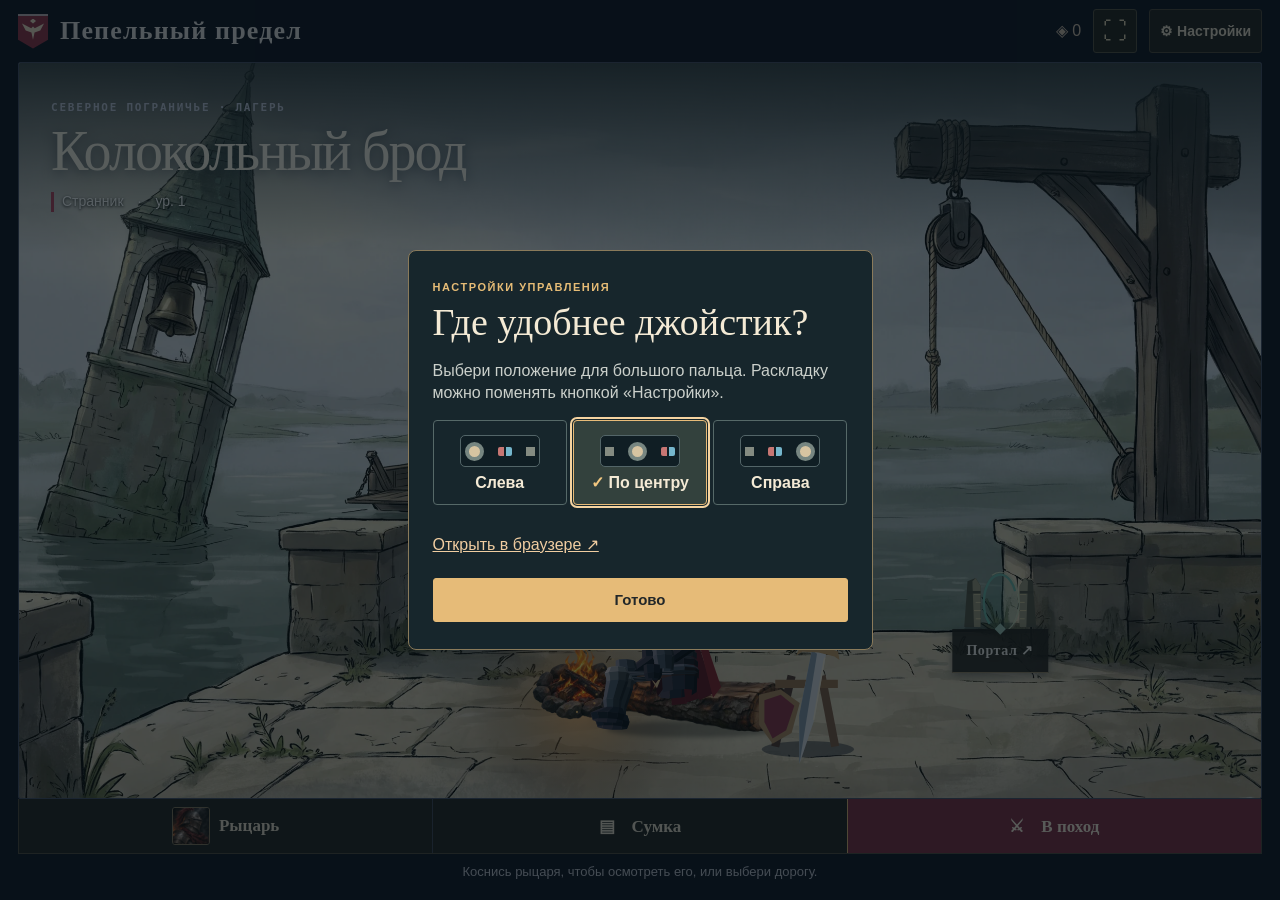
==== index.html @ c1626dd2 "Build the Bell Ford ferry landing with dedicated widescreen and portrait scenery" ====
<!doctype html><html lang="ru"><head><meta charset="utf-8"><meta name="viewport" content="width=device-width,initial-scale=1,viewport-fit=cover"><meta name="theme-color" content="#101c22"><title>Пепельный предел · Переправа</title><link rel="icon" type="image/webp" href="knight-portrait.webp"><link rel="stylesheet" href="arena.css">
<script>if(location.hash.includes("tgWebApp")){const s=document.createElement("script");s.src="https://telegram.org/js/telegram-web-app.js?65";s.onload=()=>{Telegram.WebApp.ready();Telegram.WebApp.expand();if(Telegram.WebApp.isVersionAtLeast("7.7"))Telegram.WebApp.disableVerticalSwipes();window.dispatchEvent(new Event("telegram-ready"))};document.head.append(s)}</script></head>
<body><main><header><div class="sigil">♜</div><strong>Пепельный предел</strong><span id="gold"></span><button id="wide" title="На весь экран" aria-label="На весь экран">⛶</button><button id="settings" aria-haspopup="dialog" aria-controls="layoutDialog">⚙ Настройки</button></header><section id="field"><canvas aria-label="Игровая сцена" id="view"></canvas><div class="hud"><small id="area"></small><h1 id="title"></h1><span id="vitals"></span></div><div id="objective" hidden><img id="goalIcon" alt=""><div><strong id="goalName"></strong><span id="goalCount"></span><progress id="goalBar" aria-label="Выполнение задания"></progress></div></div><button id="portrait" aria-label="Осмотреть рыцаря"></button><button id="keep">Замок</button><button id="returnCamp" hidden>К костру</button><canvas id="locationCard" role="status" aria-label="Название локации" hidden></canvas><button id="portal">Портал ↗</button><button id="pause" hidden aria-label="Приостановить бой">Ⅱ</button><div id="belt" hidden><button id="battleBag" aria-label="Открыть походную сумку">▤<span>Сумка</span></button><div id="flasks"><button id="healFlask" aria-label="Выпить фласку здоровья"><i></i><span></span></button><button id="manaFlask" aria-label="Выпить фласку маны"><i></i><span></span></button></div></div><button id="dash" aria-label="Рывок (пробел)" hidden>➤ Рывок</button><div id="stick" hidden aria-label="Джойстик движения"><i></i></div><div id="flash" role="status"></div></section><footer><button id="character"><img class="knight-icon" src="knight-portrait.webp" alt="">Рыцарь</button><button id="inventory">▤　Сумка</button><button id="venture">⚔　В поход</button></footer><p id="hint"></p><p id="saveError" role="status"></p></main><dialog id="sheet"><button id="close" aria-label="Закрыть">×</button><div id="inside"></div></dialog><dialog id="layoutDialog" aria-labelledby="layoutTitle"><form method="dialog"><small>Настройки управления</small><h2 id="layoutTitle">Где удобнее джойстик?</h2><p>Выбери положение для большого пальца. Раскладку можно поменять кнопкой «Настройки».</p><fieldset><legend>Положение джойстика</legend><label class="layoutChoice"><input type="radio" name="layout" value="left"><span class="scheme left" aria-hidden="true"><i></i><b></b><em></em></span><strong>Слева</strong></label><label class="layoutChoice"><input type="radio" name="layout" value="center"><span class="scheme center" aria-hidden="true"><i></i><b></b><em></em></span><strong>По центру</strong></label><label class="layoutChoice"><input type="radio" name="layout" value="right"><span class="scheme right" aria-hidden="true"><i></i><b></b><em></em></span><strong>Справа</strong></label></fieldset><a id="externalGame" target="_blank" rel="noopener noreferrer">Открыть в браузере ↗</a><button class="primary" type="submit">Готово</button></form></dialog><script src="display.js"></script><script src="art.js"></script><script src="knight.js"></script><script src="refuge.js"></script><script src="missions.js"></script><script src="equipment.js"></script><script src="ward.js"></script><script src="sigils.js"></script><script src="arena.js"></script></body></html>
---- arena.css ----
*{box-sizing:border-box}html{color-scheme:dark;background:#0b1319;color:#f4ebd8;font:16px/1.4 "Segoe UI",sans-serif}body{margin:0;background:radial-gradient(ellipse at top,#273941,transparent 68%);min-height:100dvh}main{max-width:1000px;margin:auto;padding:0 18px}header,footer{display:flex;align-items:center;gap:12px}header{height:62px}header strong{font:600 clamp(19px,3vw,26px) Georgia,serif}header span{margin-left:auto;color:#efcd84}.sigil{background:#bd995f;color:#1d2326;padding:2px 9px 6px;clip-path:polygon(0 0,100% 0,100% 75%,50% 100%,0 75%)}#field{position:relative;height:clamp(310px,70dvh,670px);overflow:hidden;border:1px solid #526168;border-radius:5px;isolation:isolate}canvas{display:block;width:100%;height:100%;touch-action:none}.hud{position:absolute;top:0;left:0;right:0;padding:15px 20px 28px;pointer-events:none;background:linear-gradient(#08151cdd,transparent)}small{font-weight:700;letter-spacing:.14em;color:#e6bc76;font-size:11px;text-transform:uppercase}h1,h2{font:normal clamp(24px,4vw,38px) Georgia,serif;margin:2px 0 6px}#vitals{font-size:14px;color:white;text-shadow:0 1px 3px black}button{min-height:44px;font:600 15px "Segoe UI",sans-serif;border:1px solid #59636a;border-radius:3px;color:#f7ead2;background:#253238;cursor:pointer;padding:8px 16px}button:focus-visible{outline:3px solid #fff}button:hover:enabled{border-color:#f0c47f}button:disabled{opacity:.65;cursor:default}#portal,#venture,.primary{background:#e6bb78;color:#222729;border-color:#e6bb78}#portal{position:absolute;right:4%;top:50%;box-shadow:0 3px 10px #18242c}#portrait{position:absolute;background:transparent;border:0;left:42%;top:47%;width:16%;height:32%}#pause{position:absolute;right:12px;top:12px}footer{padding:12px 0;justify-content:center}footer button{flex:1;max-width:240px}#hint,#saveError{margin:0;text-align:center;color:#c4cbc9;font-size:14px;padding-bottom:8px}#flash{position:absolute;bottom:12%;width:100%;text-align:center;pointer-events:none;color:#fff2cf;text-shadow:0 2px 4px #121c22;font:bold 19px Georgia}#stick{position:absolute;bottom:18px;left:20px;width:98px;height:98px;border-radius:50%;border:2px solid #e6e9e388;background:#15282c8a;touch-action:none;display:grid;place-items:center}#stick i{width:38px;height:38px;border-radius:50%;background:#e8d7b6a8;border:1px solid white}dialog{width:min(440px,calc(100% - 24px));border:1px solid #8a7a5a;border-radius:8px;padding:24px;background:#17262c;color:#f4ead5;max-height:86dvh;overflow:auto}dialog::backdrop{background:#051016aa}#close{float:right;min-width:44px;margin:-7px -7px 5px 8px}.row{display:flex;gap:8px;align-items:center;justify-content:space-between;border-top:1px solid #465456;padding:10px 0}.row strong{display:block}.row span,p{color:#cbd0cb}dialog button{margin:3px 0}dialog input{display:block;width:100%;padding:10px;font:inherit;margin:8px 0;background:#101e22;color:#fff;border:1px solid #697579}.route{width:100%;text-align:left;margin:6px 0}.route span{display:block;font-weight:400;color:#d2d6ce}.chosen{border-color:#ebc27d}button[hidden],div[hidden]{display:none!important}@media(max-width:600px){main{padding:0 8px}header{height:48px}#field{height:clamp(300px,calc(100dvh - 143px),690px)}footer{gap:5px}footer button{padding:8px 2px}#portal{top:45%;right:2%;font-size:13px;padding:6px 8px}.hud{padding:12px}dialog{margin:auto auto max(8px,env(safe-area-inset-bottom));border-radius:14px 14px 4px 4px}}@media(max-height:480px){header{height:34px}#field{height:64dvh;min-height:180px}footer{padding:3px}#stick{width:76px;height:76px}}
.contract{display:grid;grid-template-columns:76px 1fr;align-items:center;text-align:left;gap:13px;padding:9px;background:#233238;border-color:#506168}.contract .mission-icon{width:76px;height:76px;border-radius:3px}.contract b{font:600 20px Georgia,serif;display:block;margin:3px 0}.contract small{font-size:10px;letter-spacing:.075em}.contract span{font-size:13px}.contract em{color:#e6c58b;font-style:normal;display:block;font-size:13px;margin-top:4px}#objective{position:absolute;right:12px;bottom:20px;pointer-events:none;display:flex;align-items:center;gap:8px;padding:6px 9px 6px 5px;background:#102025ee;color:#fff3d9;border:1px solid #788c83;border-radius:5px}#goalIcon{width:44px;height:44px;border-radius:3px}#goalName{display:block;font:600 16px Georgia,serif}#goalCount{font:600 14px monospace}#goalBar{display:block;height:4px;width:100%;max-width:140px;border:0;background:#3d5455;margin-top:4px}#goalBar::-webkit-progress-bar{background:#3d5455}#goalBar::-webkit-progress-value{background:#e3bf7d}.fighting .hud{padding-right:64px}.fighting h1{font-size:clamp(18px,3vw,27px)}.preview-list{display:flex;gap:8px;margin-bottom:10px}.preview-list img{width:42px;height:42px;border:1px solid #516364;border-radius:3px}@media(max-width:380px){#goalName{font-size:14px}#goalIcon{width:33px;height:33px}#objective{right:6px;bottom:16px}.contract{grid-template-columns:59px 1fr;gap:9px}.contract .mission-icon{width:59px;height:65px}.contract b{font-size:18px}}@media(max-height:480px){#objective{bottom:6px}#goalIcon{width:32px;height:32px}}
.preview-list>div{text-align:center}.preview-list span{display:block;font-size:11px;color:#e4e1d4}.completion{color:#a9e4d2;font-size:14px;padding:6px 0;margin:0}
.fighting{--dock:112px;background:#122128}
.fighting #view{height:calc(100% - var(--dock))}
#belt{position:absolute;inset:auto 0 0;height:var(--dock);border-top:1px solid #586763;background:linear-gradient(#203235,#152328)}
#stick{left:50%;bottom:8px;transform:translateX(-50%);width:96px;height:96px;background:#34494b;border:2px solid #9fada0;box-shadow:inset 0 0 0 7px #203338;user-select:none;-webkit-user-select:none}
#stick i{width:42px;height:42px;background:#c3b69b}
#battleBag,#flasks{position:absolute;top:50%;transform:translateY(-50%)}
#battleBag{left:max(10px,calc(50% - 175px));font-size:21px;background:transparent;border:0;line-height:1}
#battleBag span,#flasks span{display:block;font-size:12px;font-weight:650;margin-top:3px}
#flasks{left:calc(50% + 62px);display:flex;gap:5px}
#flasks button{padding:4px;min-width:44px;min-height:52px;border:1px solid #556565;background:#24343b;touch-action:manipulation}
#flasks button:disabled{opacity:.63}
#flasks i{position:relative;display:block;margin:5px auto 1px;width:17px;height:17px;background:linear-gradient(transparent 25%,var(--liquid) 28%);border:1.5px solid #ecdec2;border-radius:45% 45% 42% 42%}
#flasks i:before{content:"";position:absolute;width:6px;height:5px;left:3.5px;top:-6px;background:#bba286;border:1px solid #eee1c6}
#healFlask{--liquid:#e27870}#manaFlask{--liquid:#75bfdd}
.fighting #objective{left:12px;right:auto;top:84px;bottom:auto;gap:6px;padding:3px 7px 3px 3px}.fighting #goalIcon{width:32px;height:32px}.fighting #goalName{font-size:14px}.fighting #goalCount{font-size:12px}
.fighting #flash{bottom:calc(var(--dock) + 9px);font-size:16px}
dialog.live-bag{position:fixed;inset:76px auto auto 50%;transform:translateX(-50%);margin:0;max-height:min(36dvh,290px);z-index:5;box-shadow:0 8px 25px #081719aa}
main:has(.fighting) footer{display:none}
@media(max-width:600px){main:has(.fighting) #hint{display:none}.fighting#field{height:calc(100dvh - 56px - env(safe-area-inset-bottom));min-height:260px}.fighting #objective{top:77px}.fighting .hud{padding-top:8px}.fighting h1{margin-bottom:1px}}
@media(max-width:365px){#flasks{left:calc(50% + 51px);gap:2px}#stick{width:86px;height:86px;bottom:13px}}
@media(max-height:480px){.fighting{--dock:76px}#stick{width:66px;height:66px;bottom:5px}#stick i{width:31px;height:31px}.fighting #objective{top:6px;left:auto;right:70px}.fighting#field{height:calc(100dvh - 48px);min-height:160px}main:has(.fighting) #hint{display:none}dialog.live-bag{top:40px;max-height:48dvh}}
#settings{padding:6px 10px;font-size:14px;white-space:nowrap}
#field{--edge:max(12px,env(safe-area-inset-left));--edge-right:max(12px,env(safe-area-inset-right));--pad-size:96px;--potion-gap:9px}
#field[data-layout=left] #stick{left:var(--edge);transform:none}
#field[data-layout=right] #stick{left:auto;right:var(--edge-right);transform:none}
#field[data-layout=left] #flasks{left:calc(var(--edge) + var(--pad-size) + var(--potion-gap))}
#field[data-layout=right] #flasks{left:auto;right:calc(var(--edge-right) + var(--pad-size) + var(--potion-gap));flex-direction:row-reverse}
#field[data-layout=left] #battleBag{left:auto;right:var(--edge-right)}
#field[data-layout=right] #battleBag{left:var(--edge)}
#layoutDialog fieldset{margin:12px 0 16px;padding:0;border:0;display:grid;gap:7px}
#layoutDialog legend{position:absolute;clip-path:inset(50%);width:1px;height:1px;overflow:hidden}
.layoutChoice{display:flex;gap:12px;align-items:center;padding:9px 12px;border:1px solid #566968;border-radius:4px;cursor:pointer}
.layoutChoice:has(:checked){background:#33413d;border-color:#e8bb78}
.layoutChoice:focus-within{outline:2px solid #f5d3a0;outline-offset:1px}
.layoutChoice input{width:18px;height:18px;margin:0;accent-color:#e8bb78}
.scheme{display:flex;align-items:center;justify-content:space-between;width:88px;height:32px;padding:4px;background:#101e24;border:1px solid #536568;border-radius:5px}
.scheme i{width:19px;height:19px;border:4px solid #778681;background:#d7c4a1;border-radius:50%}
.scheme b{width:14px;height:9px;background:linear-gradient(90deg,#c77673 45%,transparent 45% 55%,#75b6cc 55%);border-radius:2px}
.scheme em{width:9px;height:9px;background:#848b81}.scheme.center em{order:-1}.scheme.right{flex-direction:row-reverse}
#layoutDialog .primary{width:100%}
@media(max-width:480px){header{gap:6px}header strong{font-size:clamp(14px,4vw,18px)}#settings{font-size:13px;padding:5px 7px}header .sigil{padding:2px 5px 4px}header span{white-space:nowrap;font-size:13px}}
@media(max-width:365px){#field{--pad-size:86px}}
@media(max-height:480px){#field{--pad-size:66px}#settings{min-height:34px}}
#layoutDialog{margin:auto;inset:0;width:min(465px,calc(100% - 28px));border-radius:8px}
#layoutDialog fieldset{grid-template-columns:repeat(3,minmax(0,1fr));gap:6px}
#layoutDialog .layoutChoice{display:grid;position:relative;justify-items:center;gap:5px;padding:14px 2px 9px;text-align:center}
.layoutChoice .scheme{width:min(88%,80px)}.layoutChoice input{position:absolute;opacity:0}
.layoutChoice:has(:checked) strong:before{content:"✓ ";color:#f2c780}
#keep,#returnCamp{position:absolute;color:#f8e7c8;background:#23323beb;border:1px solid #b6ab89;padding:6px 13px;font:600 15px Georgia,serif}
#keep{left:50%;top:50%;transform:translate(-50%,-10%)}#returnCamp{left:50%;bottom:13%;transform:translateX(-50%)}
#portal{top:60%;right:auto;left:79%;transform:translateX(-50%);white-space:nowrap;min-height:44px;color:#b9ffed;background:#1a3b3ee8;border-color:#82c6b7}
#portrait{top:61%;left:41%;height:23%;width:23%}
#locationCard{position:absolute;left:50%;top:44%;width:min(85%,460px);height:auto;transform:translate(-50%,-50%);pointer-events:none;image-rendering:pixelated;z-index:2;border-block:1px solid #cab588}
#locationCard[hidden]{display:none}.travelling .hud{opacity:.45}
body.at-refuge{background:#101422;color:#eae8e7}
.at-refuge main{max-width:1100px}
.at-refuge header strong{font-family:Georgia,serif;letter-spacing:.045em}
.at-refuge header .sigil{background:#992d49;color:#fbebd6;border-top:2px solid #c9bac0}
.at-refuge #field{border-color:#485068;border-radius:2px}
.at-refuge header span{color:#d7c4b0}
.at-refuge #settings,.at-refuge footer button{background:#202637;color:#e3e2e6;border-color:#465167}
.at-refuge .hud{padding:clamp(14px,3vw,32px);padding-bottom:40px;background:linear-gradient(180deg,#101425da,#10142549 67%,transparent)}
.at-refuge #area{font-family:monospace;color:#c4cade;letter-spacing:.16em}
.at-refuge #title{color:#fcf6e9;font-size:clamp(28px,4.8vw,56px);letter-spacing:-.035em;text-shadow:0 2px 12px #10192b80}
.at-refuge #vitals{display:inline-block;margin-top:3px;border-left:3px solid #b74661;padding-left:8px}
.at-refuge #keep,.at-refuge #portal{background:#151b2ce6;color:#f4f0ec;border:0;border-bottom:1px solid #a5a3b9;border-radius:0;font:600 14px Georgia,serif;letter-spacing:.04em;padding:5px 14px;box-shadow:0 2px 8px #12162766}
.at-refuge #keep:before,.at-refuge #portal:before{content:"";position:absolute;top:-4px;left:calc(50% - 4px);width:8px;height:8px;background:#c1c5d7;transform:rotate(45deg)}
.at-refuge #portal:before{background:#c0afff}
.at-refuge footer{gap:0;padding:0;background:#181e2b;border:1px solid #41485a;border-top:0}
.at-refuge footer button{max-width:none;min-height:54px;border:0;border-radius:0;font-family:Georgia,serif;font-size:17px}
.at-refuge footer button+button{border-left:1px solid #42485b}
.at-refuge footer #venture{background:#812d43;color:#fff1df}
.at-refuge #hint{font-size:13px;padding:9px 0;color:#c4c6d0}
@media(max-width:480px){.at-refuge #field{height:clamp(290px,calc(100dvh - 155px),760px)}.at-refuge footer button{font-size:15px;min-height:49px}}
.at-refuge header .sigil{position:relative;width:30px;height:35px;flex:none;font-size:0;background:#983448}
.at-refuge header .sigil:before,.at-refuge header .sigil:after{content:"";position:absolute;inset:6px 4px 8px;background:#f6e6cb;clip-path:polygon(0 10%,42% 35%,50% 26%,58% 35%,100% 10%,83% 48%,57% 58%,50% 96%,43% 58%,17% 48%)}
.at-refuge header .sigil:after{inset:3px 12px auto;height:5px;clip-path:polygon(50% 0,100% 50%,50% 100%,0 50%)}
.equipment-sheet h3{font:600 17px Georgia,serif;margin:10px 0}.paperdoll{display:grid;grid-template-columns:minmax(60px,1fr) minmax(80px,1.7fr) minmax(60px,1fr);grid-template-rows:repeat(4,54px);gap:4px;align-items:stretch;background:radial-gradient(ellipse,#343d54,#161e2d 70%);padding:8px;border:1px solid #4c5364}
#paperKnight{grid-column:2;grid-row:1/5;width:100%;height:100%;object-fit:contain}.socket{padding:2px!important;min-height:44px;display:grid;grid-template-columns:1fr;justify-items:center;align-content:center;margin:0;background:#1c2433}.socket:nth-of-type(odd){grid-column:1}.socket:nth-of-type(even){grid-column:3}.socket img{height:30px}.socket span{font-size:11px}.socket.empty img{opacity:.42}.socket[aria-pressed=true]{border-color:#edc486;background:#333644}.gear-item{display:flex;gap:8px;align-items:center;border-top:1px solid #454c59;padding:7px 0;font-size:13px}.gear-item img{width:39px}.gear-item div{flex:1}.gear-item strong,.gear-item span{display:block}.gear-item span{color:#bec8d3}.equipment-sheet.live-bag{max-height:48dvh}

#dash{position:absolute;z-index:3;bottom:calc(var(--dock,112px) + 6px);right:12px;background:#253947;color:#f0cd98;touch-action:manipulation}
#field[data-layout=right] #dash{right:auto;left:12px}
#dash:disabled{opacity:.55}

@media(min-width:720px) and (min-height:481px){.fighting #objective{left:auto;right:76px;top:12px}}
#wide{min-width:44px;padding:3px;font:24px Georgia;color:#e7d8b9;background:#25251f;border-color:#575346}
#character{display:flex;align-items:center;justify-content:center;gap:9px}
.knight-icon{width:38px;height:38px;object-fit:cover;border:1px solid #87785d;border-radius:3px}
.hero-icon{width:82px;height:82px;object-fit:cover;float:left;margin:0 14px 9px 0;border:1px solid #8e7a57}
#externalGame{display:inline-flex;align-items:center;min-height:44px;color:#f0cda1;margin:2px 0 8px}
.at-refuge{background:#171613}.at-refuge .hud{background:linear-gradient(180deg,#141411c7,transparent)}
.at-refuge footer,.at-refuge footer button,.at-refuge #settings{background:#252421;color:#ede3cf;border-color:#504b40}
.at-refuge #keep,.at-refuge #portal{background:#25221de8;border-color:#978567}
.wide-mode main,.wide-mode.at-refuge main{max-width:none;padding:0}
body.wide-mode{padding:var(--tg-content-safe-area-inset-top,env(safe-area-inset-top)) var(--tg-content-safe-area-inset-right,0px) var(--tg-content-safe-area-inset-bottom,0px) var(--tg-content-safe-area-inset-left,0px)}
.wide-mode main{display:flex;flex-direction:column;height:calc(100dvh - var(--tg-content-safe-area-inset-top,0px) - var(--tg-content-safe-area-inset-bottom,0px))}
body.wide-mode #field{flex:1;min-height:0;max-height:none;height:auto}
.wide-mode header,.wide-mode footer{flex-shrink:0}.wide-mode #hint{margin:0}
@media(min-width:1000px){.at-refuge main{max-width:1440px}.at-refuge #field{height:clamp(400px,calc(100dvh - 163px),900px)}}
@media(max-width:460px){header{gap:5px}header strong{font-size:clamp(14px,4vw,18px)}#settings{padding:4px 7px}}

.at-refuge #portal{top:77%}.at-refuge #portal:before{background:#a1c6b8}.at-refuge .hud{background:linear-gradient(180deg,#242f32db,transparent)}

.at-refuge #portrait{top:69%;height:24%}
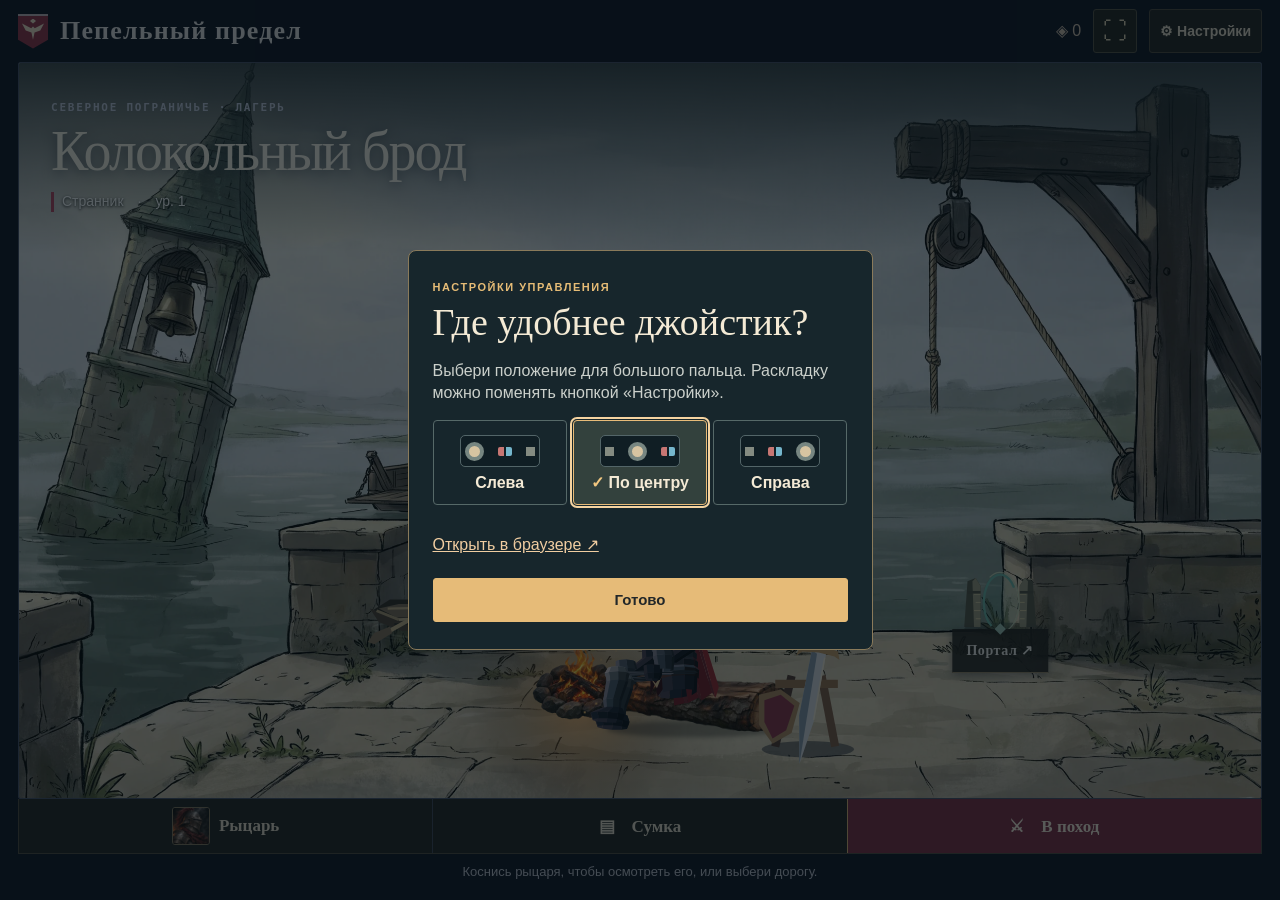
==== commit 23f554d3: "Animate rowing across the ford and settling at a persistent gatehouse camp" ====
--- a/index.html
+++ b/index.html
@@ -1,3 +1,3 @@
 <!doctype html><html lang="ru"><head><meta charset="utf-8"><meta name="viewport" content="width=device-width,initial-scale=1,viewport-fit=cover"><meta name="theme-color" content="#101c22"><title>Пепельный предел · Переправа</title><link rel="icon" type="image/webp" href="knight-portrait.webp"><link rel="stylesheet" href="arena.css">
 <script>if(location.hash.includes("tgWebApp")){const s=document.createElement("script");s.src="https://telegram.org/js/telegram-web-app.js?65";s.onload=()=>{Telegram.WebApp.ready();Telegram.WebApp.expand();if(Telegram.WebApp.isVersionAtLeast("7.7"))Telegram.WebApp.disableVerticalSwipes();window.dispatchEvent(new Event("telegram-ready"))};document.head.append(s)}</script></head>
-<body><main><header><div class="sigil">♜</div><strong>Пепельный предел</strong><span id="gold"></span><button id="wide" title="На весь экран" aria-label="На весь экран">⛶</button><button id="settings" aria-haspopup="dialog" aria-controls="layoutDialog">⚙ Настройки</button></header><section id="field"><canvas aria-label="Игровая сцена" id="view"></canvas><div class="hud"><small id="area"></small><h1 id="title"></h1><span id="vitals"></span></div><div id="objective" hidden><img id="goalIcon" alt=""><div><strong id="goalName"></strong><span id="goalCount"></span><progress id="goalBar" aria-label="Выполнение задания"></progress></div></div><button id="portrait" aria-label="Осмотреть рыцаря"></button><button id="keep">Замок</button><button id="returnCamp" hidden>К костру</button><canvas id="locationCard" role="status" aria-label="Название локации" hidden></canvas><button id="portal">Портал ↗</button><button id="pause" hidden aria-label="Приостановить бой">Ⅱ</button><div id="belt" hidden><button id="battleBag" aria-label="Открыть походную сумку">▤<span>Сумка</span></button><div id="flasks"><button id="healFlask" aria-label="Выпить фласку здоровья"><i></i><span></span></button><button id="manaFlask" aria-label="Выпить фласку маны"><i></i><span></span></button></div></div><button id="dash" aria-label="Рывок (пробел)" hidden>➤ Рывок</button><div id="stick" hidden aria-label="Джойстик движения"><i></i></div><div id="flash" role="status"></div></section><footer><button id="character"><img class="knight-icon" src="knight-portrait.webp" alt="">Рыцарь</button><button id="inventory">▤　Сумка</button><button id="venture">⚔　В поход</button></footer><p id="hint"></p><p id="saveError" role="status"></p></main><dialog id="sheet"><button id="close" aria-label="Закрыть">×</button><div id="inside"></div></dialog><dialog id="layoutDialog" aria-labelledby="layoutTitle"><form method="dialog"><small>Настройки управления</small><h2 id="layoutTitle">Где удобнее джойстик?</h2><p>Выбери положение для большого пальца. Раскладку можно поменять кнопкой «Настройки».</p><fieldset><legend>Положение джойстика</legend><label class="layoutChoice"><input type="radio" name="layout" value="left"><span class="scheme left" aria-hidden="true"><i></i><b></b><em></em></span><strong>Слева</strong></label><label class="layoutChoice"><input type="radio" name="layout" value="center"><span class="scheme center" aria-hidden="true"><i></i><b></b><em></em></span><strong>По центру</strong></label><label class="layoutChoice"><input type="radio" name="layout" value="right"><span class="scheme right" aria-hidden="true"><i></i><b></b><em></em></span><strong>Справа</strong></label></fieldset><a id="externalGame" target="_blank" rel="noopener noreferrer">Открыть в браузере ↗</a><button class="primary" type="submit">Готово</button></form></dialog><script src="display.js"></script><script src="art.js"></script><script src="knight.js"></script><script src="refuge.js"></script><script src="missions.js"></script><script src="equipment.js"></script><script src="ward.js"></script><script src="sigils.js"></script><script src="arena.js"></script></body></html>
+<body><main><header><div class="sigil">♜</div><strong>Пепельный предел</strong><span id="gold"></span><button id="wide" title="На весь экран" aria-label="На весь экран">⛶</button><button id="settings" aria-haspopup="dialog" aria-controls="layoutDialog">⚙ Настройки</button></header><section id="field"><canvas aria-label="Игровая сцена" id="view"></canvas><div class="hud"><small id="area"></small><h1 id="title"></h1><span id="vitals"></span></div><div id="objective" hidden><img id="goalIcon" alt=""><div><strong id="goalName"></strong><span id="goalCount"></span><progress id="goalBar" aria-label="Выполнение задания"></progress></div></div><button id="portrait" aria-label="Осмотреть рыцаря"></button><button id="keep">Замок</button><button id="returnCamp" hidden>К лодке</button><canvas id="locationCard" role="status" aria-label="Название локации" hidden></canvas><button id="portal">Портал ↗</button><button id="pause" hidden aria-label="Приостановить бой">Ⅱ</button><div id="belt" hidden><button id="battleBag" aria-label="Открыть походную сумку">▤<span>Сумка</span></button><div id="flasks"><button id="healFlask" aria-label="Выпить фласку здоровья"><i></i><span></span></button><button id="manaFlask" aria-label="Выпить фласку маны"><i></i><span></span></button></div></div><button id="dash" aria-label="Рывок (пробел)" hidden>➤ Рывок</button><div id="stick" hidden aria-label="Джойстик движения"><i></i></div><div id="flash" role="status"></div></section><footer><button id="character"><img class="knight-icon" src="knight-portrait.webp" alt="">Рыцарь</button><button id="inventory">▤　Сумка</button><button id="venture">⚔　В поход</button></footer><p id="hint"></p><p id="saveError" role="status"></p></main><dialog id="sheet"><button id="close" aria-label="Закрыть">×</button><div id="inside"></div></dialog><dialog id="layoutDialog" aria-labelledby="layoutTitle"><form method="dialog"><small>Настройки управления</small><h2 id="layoutTitle">Где удобнее джойстик?</h2><p>Выбери положение для большого пальца. Раскладку можно поменять кнопкой «Настройки».</p><fieldset><legend>Положение джойстика</legend><label class="layoutChoice"><input type="radio" name="layout" value="left"><span class="scheme left" aria-hidden="true"><i></i><b></b><em></em></span><strong>Слева</strong></label><label class="layoutChoice"><input type="radio" name="layout" value="center"><span class="scheme center" aria-hidden="true"><i></i><b></b><em></em></span><strong>По центру</strong></label><label class="layoutChoice"><input type="radio" name="layout" value="right"><span class="scheme right" aria-hidden="true"><i></i><b></b><em></em></span><strong>Справа</strong></label></fieldset><a id="externalGame" target="_blank" rel="noopener noreferrer">Открыть в браузере ↗</a><button class="primary" type="submit">Готово</button></form></dialog><script src="display.js"></script><script src="art.js"></script><script src="knight.js"></script><script src="refuge.js"></script><script src="missions.js"></script><script src="equipment.js"></script><script src="ward.js"></script><script src="sigils.js"></script><script src="journey.js"></script><script src="arena.js"></script></body></html>
--- a/arena.css
+++ b/arena.css
@@ -105,3 +105,7 @@
 .at-refuge #portal{top:77%}.at-refuge #portal:before{background:#a1c6b8}.at-refuge .hud{background:linear-gradient(180deg,#242f32db,transparent)}
 
 .at-refuge #portrait{top:69%;height:24%}
+
+#returnCamp{left:15%;bottom:12%}
+
+#field.courtyard #portal{left:77%;top:65%;right:auto;transform:translateX(-50%)}
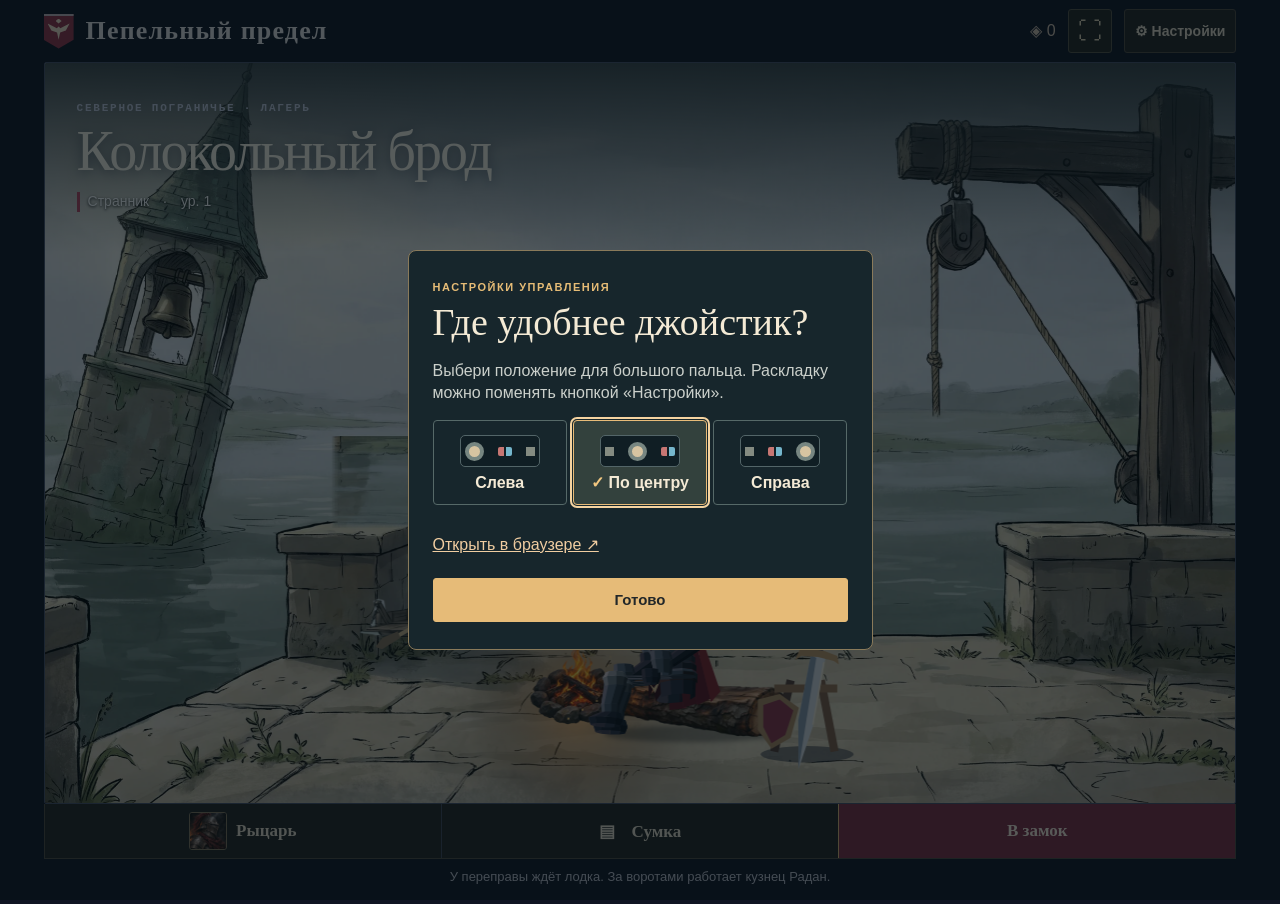
==== commit 8d9eee0b: "Open the inner forge courtyard, story chapters and level-ten rifts" ====
--- a/index.html
+++ b/index.html
@@ -1,3 +1,3 @@
 <!doctype html><html lang="ru"><head><meta charset="utf-8"><meta name="viewport" content="width=device-width,initial-scale=1,viewport-fit=cover"><meta name="theme-color" content="#101c22"><title>Пепельный предел · Переправа</title><link rel="icon" type="image/webp" href="knight-portrait.webp"><link rel="stylesheet" href="arena.css">
 <script>if(location.hash.includes("tgWebApp")){const s=document.createElement("script");s.src="https://telegram.org/js/telegram-web-app.js?65";s.onload=()=>{Telegram.WebApp.ready();Telegram.WebApp.expand();if(Telegram.WebApp.isVersionAtLeast("7.7"))Telegram.WebApp.disableVerticalSwipes();window.dispatchEvent(new Event("telegram-ready"))};document.head.append(s)}</script></head>
-<body><main><header><div class="sigil">♜</div><strong>Пепельный предел</strong><span id="gold"></span><button id="wide" title="На весь экран" aria-label="На весь экран">⛶</button><button id="settings" aria-haspopup="dialog" aria-controls="layoutDialog">⚙ Настройки</button></header><section id="field"><canvas aria-label="Игровая сцена" id="view"></canvas><div class="hud"><small id="area"></small><h1 id="title"></h1><span id="vitals"></span></div><div id="objective" hidden><img id="goalIcon" alt=""><div><strong id="goalName"></strong><span id="goalCount"></span><progress id="goalBar" aria-label="Выполнение задания"></progress></div></div><button id="portrait" aria-label="Осмотреть рыцаря"></button><button id="keep">Замок</button><button id="returnCamp" hidden>К лодке</button><canvas id="locationCard" role="status" aria-label="Название локации" hidden></canvas><button id="portal">Портал ↗</button><button id="pause" hidden aria-label="Приостановить бой">Ⅱ</button><div id="belt" hidden><button id="battleBag" aria-label="Открыть походную сумку">▤<span>Сумка</span></button><div id="flasks"><button id="healFlask" aria-label="Выпить фласку здоровья"><i></i><span></span></button><button id="manaFlask" aria-label="Выпить фласку маны"><i></i><span></span></button></div></div><button id="dash" aria-label="Рывок (пробел)" hidden>➤ Рывок</button><div id="stick" hidden aria-label="Джойстик движения"><i></i></div><div id="flash" role="status"></div></section><footer><button id="character"><img class="knight-icon" src="knight-portrait.webp" alt="">Рыцарь</button><button id="inventory">▤　Сумка</button><button id="venture">⚔　В поход</button></footer><p id="hint"></p><p id="saveError" role="status"></p></main><dialog id="sheet"><button id="close" aria-label="Закрыть">×</button><div id="inside"></div></dialog><dialog id="layoutDialog" aria-labelledby="layoutTitle"><form method="dialog"><small>Настройки управления</small><h2 id="layoutTitle">Где удобнее джойстик?</h2><p>Выбери положение для большого пальца. Раскладку можно поменять кнопкой «Настройки».</p><fieldset><legend>Положение джойстика</legend><label class="layoutChoice"><input type="radio" name="layout" value="left"><span class="scheme left" aria-hidden="true"><i></i><b></b><em></em></span><strong>Слева</strong></label><label class="layoutChoice"><input type="radio" name="layout" value="center"><span class="scheme center" aria-hidden="true"><i></i><b></b><em></em></span><strong>По центру</strong></label><label class="layoutChoice"><input type="radio" name="layout" value="right"><span class="scheme right" aria-hidden="true"><i></i><b></b><em></em></span><strong>Справа</strong></label></fieldset><a id="externalGame" target="_blank" rel="noopener noreferrer">Открыть в браузере ↗</a><button class="primary" type="submit">Готово</button></form></dialog><script src="display.js"></script><script src="art.js"></script><script src="knight.js"></script><script src="refuge.js"></script><script src="missions.js"></script><script src="equipment.js"></script><script src="ward.js"></script><script src="sigils.js"></script><script src="journey.js"></script><script src="arena.js"></script></body></html>
+<body><main><header><div class="sigil">♜</div><strong>Пепельный предел</strong><span id="gold"></span><button id="wide" title="На весь экран" aria-label="На весь экран">⛶</button><button id="settings" aria-haspopup="dialog" aria-controls="layoutDialog">⚙ Настройки</button></header><section id="field"><canvas aria-label="Игровая сцена" id="view"></canvas><div class="hud"><small id="area"></small><h1 id="title"></h1><span id="vitals"></span></div><div id="objective" hidden><img id="goalIcon" alt=""><div><strong id="goalName"></strong><span id="goalCount"></span><progress id="goalBar" aria-label="Выполнение задания"></progress></div></div><button id="portrait" aria-label="Осмотреть рыцаря"></button><button id="keep">Замок</button><button id="smith" hidden>Кузнец</button><button id="stairs" hidden>Казематы</button><button id="returnCamp" hidden>К лодке</button><canvas id="locationCard" role="status" aria-label="Название локации" hidden></canvas><button id="portal">Портал ↗</button><button id="pause" hidden aria-label="Приостановить бой">Ⅱ</button><div id="belt" hidden><button id="battleBag" aria-label="Открыть походную сумку">▤<span>Сумка</span></button><div id="flasks"><button id="healFlask" aria-label="Выпить фласку здоровья"><i></i><span></span></button><button id="manaFlask" aria-label="Выпить фласку маны"><i></i><span></span></button></div></div><button id="dash" aria-label="Рывок (пробел)" hidden>➤ Рывок</button><div id="stick" hidden aria-label="Джойстик движения"><i></i></div><div id="flash" role="status"></div></section><footer><button id="character"><img class="knight-icon" src="knight-portrait.webp" alt="">Рыцарь</button><button id="inventory">▤　Сумка</button><button id="venture">⚔　В поход</button></footer><p id="hint"></p><p id="saveError" role="status"></p></main><dialog id="sheet"><button id="close" aria-label="Закрыть">×</button><div id="inside"></div></dialog><dialog id="layoutDialog" aria-labelledby="layoutTitle"><form method="dialog"><small>Настройки управления</small><h2 id="layoutTitle">Где удобнее джойстик?</h2><p>Выбери положение для большого пальца. Раскладку можно поменять кнопкой «Настройки».</p><fieldset><legend>Положение джойстика</legend><label class="layoutChoice"><input type="radio" name="layout" value="left"><span class="scheme left" aria-hidden="true"><i></i><b></b><em></em></span><strong>Слева</strong></label><label class="layoutChoice"><input type="radio" name="layout" value="center"><span class="scheme center" aria-hidden="true"><i></i><b></b><em></em></span><strong>По центру</strong></label><label class="layoutChoice"><input type="radio" name="layout" value="right"><span class="scheme right" aria-hidden="true"><i></i><b></b><em></em></span><strong>Справа</strong></label></fieldset><a id="externalGame" target="_blank" rel="noopener noreferrer">Открыть в браузере ↗</a><button class="primary" type="submit">Готово</button></form></dialog><script src="display.js"></script><script src="art.js"></script><script src="knight.js"></script><script src="refuge.js"></script><script src="missions.js"></script><script src="equipment.js"></script><script src="ward.js"></script><script src="sigils.js"></script><script src="journey.js"></script><script src="campaign.js"></script><script src="arena.js"></script></body></html>
--- a/arena.css
+++ b/arena.css
@@ -109,3 +109,10 @@
 #returnCamp{left:15%;bottom:12%}
 
 #field.courtyard #portal{left:77%;top:65%;right:auto;transform:translateX(-50%)}
+#smith,#stairs{position:absolute;transform:translate(-50%,0);background:#272a24ec;border:1px solid #aa946c;color:#fff1d2;font:600 15px Georgia;z-index:2;box-shadow:0 3px 10px #19190f44}
+#smith{left:28%;top:78%}#stairs{left:76%;top:73%}
+#field.courtyard #portal{left:86%;top:88%}
+.courtyard #returnCamp{left:51%;bottom:auto;top:62%}
+.forge-blade{display:flex;align-items:center;gap:14px}.forge-blade img{width:68px;height:68px}
+@media(min-width:850px){body:has(#field.courtyard) main,body.at-refuge main{width:96vw;max-width:2100px}body:has(#field.courtyard) #field,body.at-refuge #field{height:min(calc(100dvh - 155px),58vw);min-height:380px}body:has(#field.courtyard) footer button{max-width:none}body:has(#field.courtyard) footer{width:100%}}
+@media(max-width:680px){#smith{left:23%;top:69%}#stairs{top:68%}.courtyard #returnCamp{top:57%}}
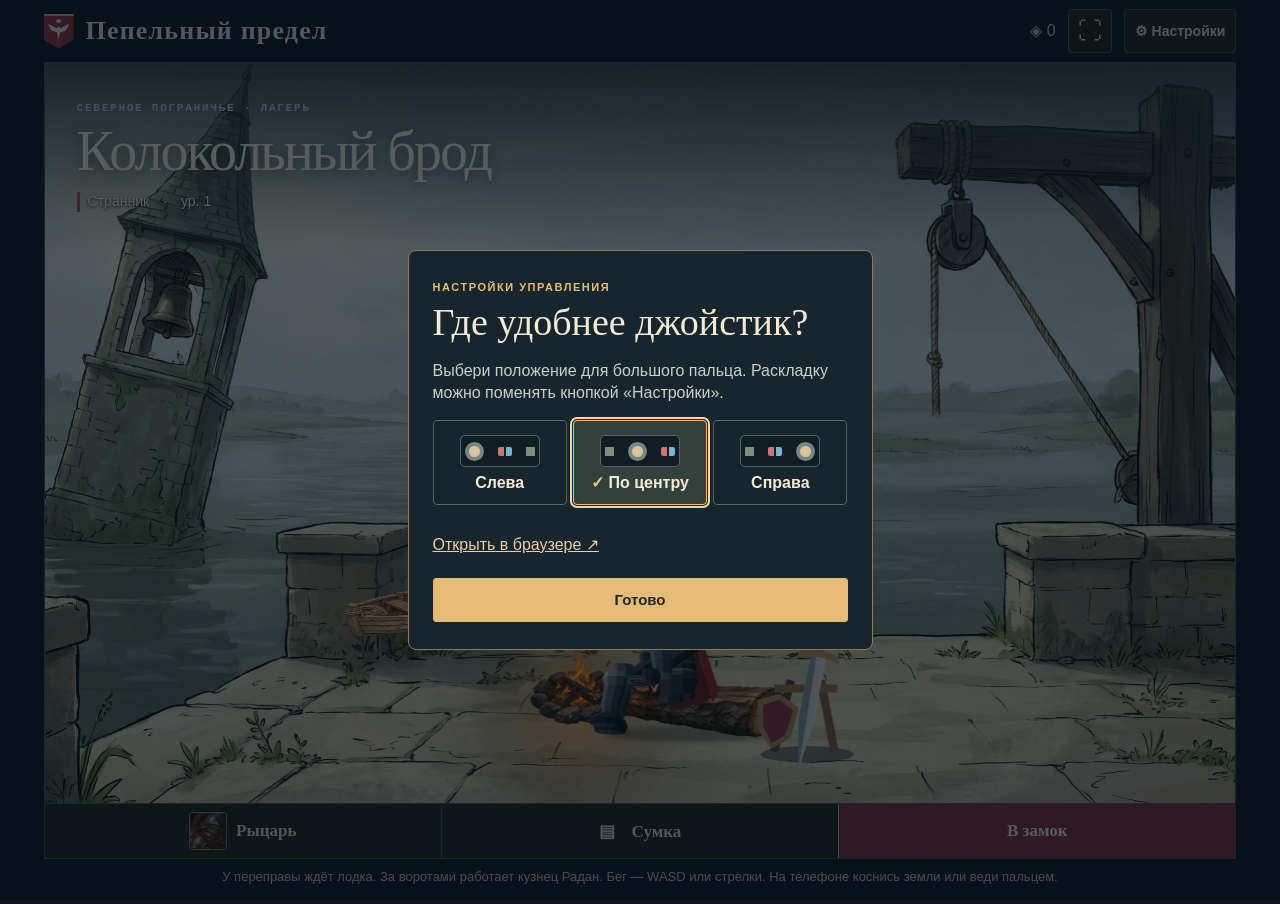
==== commit 9d23303e: "Restore the ford water, animate its ferry and add playable hub movement" ====
--- a/index.html
+++ b/index.html
@@ -1,3 +1,3 @@
 <!doctype html><html lang="ru"><head><meta charset="utf-8"><meta name="viewport" content="width=device-width,initial-scale=1,viewport-fit=cover"><meta name="theme-color" content="#101c22"><title>Пепельный предел · Переправа</title><link rel="icon" type="image/webp" href="knight-portrait.webp"><link rel="stylesheet" href="arena.css">
 <script>if(location.hash.includes("tgWebApp")){const s=document.createElement("script");s.src="https://telegram.org/js/telegram-web-app.js?65";s.onload=()=>{Telegram.WebApp.ready();Telegram.WebApp.expand();if(Telegram.WebApp.isVersionAtLeast("7.7"))Telegram.WebApp.disableVerticalSwipes();window.dispatchEvent(new Event("telegram-ready"))};document.head.append(s)}</script></head>
-<body><main><header><div class="sigil">♜</div><strong>Пепельный предел</strong><span id="gold"></span><button id="wide" title="На весь экран" aria-label="На весь экран">⛶</button><button id="settings" aria-haspopup="dialog" aria-controls="layoutDialog">⚙ Настройки</button></header><section id="field"><canvas aria-label="Игровая сцена" id="view"></canvas><div class="hud"><small id="area"></small><h1 id="title"></h1><span id="vitals"></span></div><div id="objective" hidden><img id="goalIcon" alt=""><div><strong id="goalName"></strong><span id="goalCount"></span><progress id="goalBar" aria-label="Выполнение задания"></progress></div></div><button id="portrait" aria-label="Осмотреть рыцаря"></button><button id="keep">Замок</button><button id="smith" hidden>Кузнец</button><button id="stairs" hidden>Казематы</button><button id="returnCamp" hidden>К лодке</button><canvas id="locationCard" role="status" aria-label="Название локации" hidden></canvas><button id="portal">Портал ↗</button><button id="pause" hidden aria-label="Приостановить бой">Ⅱ</button><div id="belt" hidden><button id="battleBag" aria-label="Открыть походную сумку">▤<span>Сумка</span></button><div id="flasks"><button id="healFlask" aria-label="Выпить фласку здоровья"><i></i><span></span></button><button id="manaFlask" aria-label="Выпить фласку маны"><i></i><span></span></button></div></div><button id="dash" aria-label="Рывок (пробел)" hidden>➤ Рывок</button><div id="stick" hidden aria-label="Джойстик движения"><i></i></div><div id="flash" role="status"></div></section><footer><button id="character"><img class="knight-icon" src="knight-portrait.webp" alt="">Рыцарь</button><button id="inventory">▤　Сумка</button><button id="venture">⚔　В поход</button></footer><p id="hint"></p><p id="saveError" role="status"></p></main><dialog id="sheet"><button id="close" aria-label="Закрыть">×</button><div id="inside"></div></dialog><dialog id="layoutDialog" aria-labelledby="layoutTitle"><form method="dialog"><small>Настройки управления</small><h2 id="layoutTitle">Где удобнее джойстик?</h2><p>Выбери положение для большого пальца. Раскладку можно поменять кнопкой «Настройки».</p><fieldset><legend>Положение джойстика</legend><label class="layoutChoice"><input type="radio" name="layout" value="left"><span class="scheme left" aria-hidden="true"><i></i><b></b><em></em></span><strong>Слева</strong></label><label class="layoutChoice"><input type="radio" name="layout" value="center"><span class="scheme center" aria-hidden="true"><i></i><b></b><em></em></span><strong>По центру</strong></label><label class="layoutChoice"><input type="radio" name="layout" value="right"><span class="scheme right" aria-hidden="true"><i></i><b></b><em></em></span><strong>Справа</strong></label></fieldset><a id="externalGame" target="_blank" rel="noopener noreferrer">Открыть в браузере ↗</a><button class="primary" type="submit">Готово</button></form></dialog><script src="display.js"></script><script src="art.js"></script><script src="knight.js"></script><script src="refuge.js"></script><script src="missions.js"></script><script src="equipment.js"></script><script src="ward.js"></script><script src="sigils.js"></script><script src="journey.js"></script><script src="campaign.js"></script><script src="arena.js"></script></body></html>
+<body><main><header><div class="sigil">♜</div><strong>Пепельный предел</strong><span id="gold"></span><button id="wide" title="На весь экран" aria-label="На весь экран">⛶</button><button id="settings" aria-haspopup="dialog" aria-controls="layoutDialog">⚙ Настройки</button></header><section id="field"><canvas aria-label="Игровая сцена" id="view"></canvas><div class="hud"><small id="area"></small><h1 id="title"></h1><span id="vitals"></span></div><div id="objective" hidden><img id="goalIcon" alt=""><div><strong id="goalName"></strong><span id="goalCount"></span><progress id="goalBar" aria-label="Выполнение задания"></progress></div></div><button id="portrait" aria-label="Осмотреть рыцаря"></button><button id="groundUse" hidden>Действие</button><button id="keep">Замок</button><button id="smith" hidden>Кузнец</button><button id="stairs" hidden>Казематы</button><button id="returnCamp" hidden>К лодке</button><canvas id="locationCard" role="status" aria-label="Название локации" hidden></canvas><button id="portal">Портал ↗</button><button id="pause" hidden aria-label="Приостановить бой">Ⅱ</button><div id="belt" hidden><button id="battleBag" aria-label="Открыть походную сумку">▤<span>Сумка</span></button><div id="flasks"><button id="healFlask" aria-label="Выпить фласку здоровья"><i></i><span></span></button><button id="manaFlask" aria-label="Выпить фласку маны"><i></i><span></span></button></div></div><button id="dash" aria-label="Рывок (пробел)" hidden>➤ Рывок</button><div id="stick" hidden aria-label="Джойстик движения"><i></i></div><div id="flash" role="status"></div></section><footer><button id="character"><img class="knight-icon" src="knight-portrait.webp" alt="">Рыцарь</button><button id="inventory">▤　Сумка</button><button id="venture">⚔　В поход</button></footer><p id="hint"></p><p id="saveError" role="status"></p></main><dialog id="sheet"><button id="close" aria-label="Закрыть">×</button><div id="inside"></div></dialog><dialog id="layoutDialog" aria-labelledby="layoutTitle"><form method="dialog"><small>Настройки управления</small><h2 id="layoutTitle">Где удобнее джойстик?</h2><p>Выбери положение для большого пальца. Раскладку можно поменять кнопкой «Настройки».</p><fieldset><legend>Положение джойстика</legend><label class="layoutChoice"><input type="radio" name="layout" value="left"><span class="scheme left" aria-hidden="true"><i></i><b></b><em></em></span><strong>Слева</strong></label><label class="layoutChoice"><input type="radio" name="layout" value="center"><span class="scheme center" aria-hidden="true"><i></i><b></b><em></em></span><strong>По центру</strong></label><label class="layoutChoice"><input type="radio" name="layout" value="right"><span class="scheme right" aria-hidden="true"><i></i><b></b><em></em></span><strong>Справа</strong></label></fieldset><a id="externalGame" target="_blank" rel="noopener noreferrer">Открыть в браузере ↗</a><button class="primary" type="submit">Готово</button></form></dialog><script src="display.js"></script><script src="art.js"></script><script src="knight.js"></script><script src="refuge.js"></script><script src="missions.js"></script><script src="equipment.js"></script><script src="ward.js"></script><script src="sigils.js"></script><script src="journey.js"></script><script src="campaign.js"></script><script src="explore.js"></script><script src="arena.js"></script></body></html>
--- a/arena.css
+++ b/arena.css
@@ -116,3 +116,6 @@
 .forge-blade{display:flex;align-items:center;gap:14px}.forge-blade img{width:68px;height:68px}
 @media(min-width:850px){body:has(#field.courtyard) main,body.at-refuge main{width:96vw;max-width:2100px}body:has(#field.courtyard) #field,body.at-refuge #field{height:min(calc(100dvh - 155px),58vw);min-height:380px}body:has(#field.courtyard) footer button{max-width:none}body:has(#field.courtyard) footer{width:100%}}
 @media(max-width:680px){#smith{left:23%;top:69%}#stairs{top:68%}.courtyard #returnCamp{top:57%}}
+#groundUse{position:absolute;right:2%;bottom:2%;z-index:4;background:#24352fe8;color:#fff2cf;border-color:#a7aa85}
+
+.exploring #portrait{pointer-events:none}
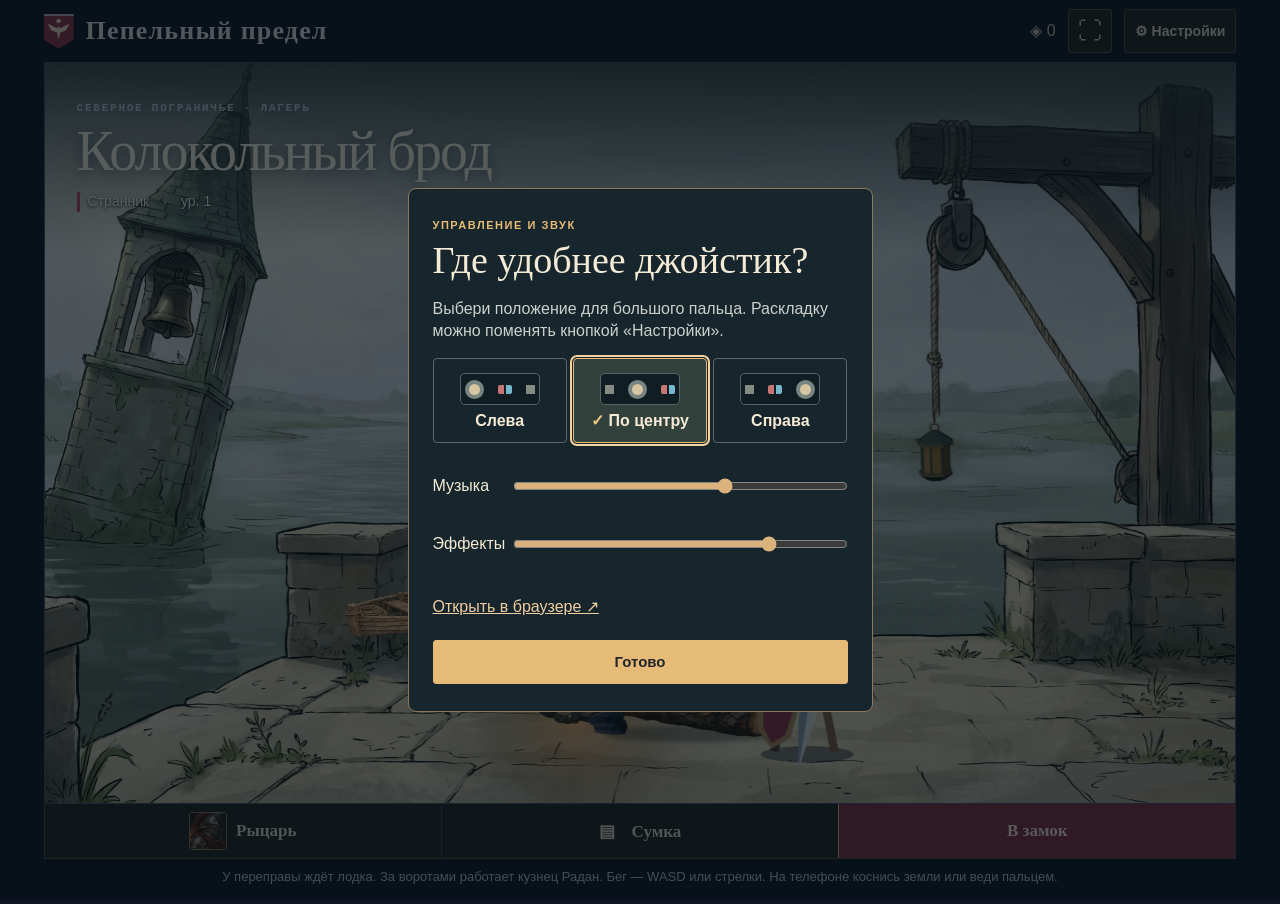
==== commit c0fd0877: "Score the crossing, forge and dungeon with adaptive lightweight audio" ====
--- a/index.html
+++ b/index.html
@@ -1,3 +1,3 @@
 <!doctype html><html lang="ru"><head><meta charset="utf-8"><meta name="viewport" content="width=device-width,initial-scale=1,viewport-fit=cover"><meta name="theme-color" content="#101c22"><title>Пепельный предел · Переправа</title><link rel="icon" type="image/webp" href="knight-portrait.webp"><link rel="stylesheet" href="arena.css">
 <script>if(location.hash.includes("tgWebApp")){const s=document.createElement("script");s.src="https://telegram.org/js/telegram-web-app.js?65";s.onload=()=>{Telegram.WebApp.ready();Telegram.WebApp.expand();if(Telegram.WebApp.isVersionAtLeast("7.7"))Telegram.WebApp.disableVerticalSwipes();window.dispatchEvent(new Event("telegram-ready"))};document.head.append(s)}</script></head>
-<body><main><header><div class="sigil">♜</div><strong>Пепельный предел</strong><span id="gold"></span><button id="wide" title="На весь экран" aria-label="На весь экран">⛶</button><button id="settings" aria-haspopup="dialog" aria-controls="layoutDialog">⚙ Настройки</button></header><section id="field"><canvas aria-label="Игровая сцена" id="view"></canvas><div class="hud"><small id="area"></small><h1 id="title"></h1><span id="vitals"></span></div><div id="objective" hidden><img id="goalIcon" alt=""><div><strong id="goalName"></strong><span id="goalCount"></span><progress id="goalBar" aria-label="Выполнение задания"></progress></div></div><button id="portrait" aria-label="Осмотреть рыцаря"></button><button id="groundUse" hidden>Действие</button><button id="keep">Замок</button><button id="smith" hidden>Кузнец</button><button id="stairs" hidden>Казематы</button><button id="returnCamp" hidden>К лодке</button><canvas id="locationCard" role="status" aria-label="Название локации" hidden></canvas><button id="portal">Портал ↗</button><button id="pause" hidden aria-label="Приостановить бой">Ⅱ</button><div id="belt" hidden><button id="battleBag" aria-label="Открыть походную сумку">▤<span>Сумка</span></button><div id="flasks"><button id="healFlask" aria-label="Выпить фласку здоровья"><i></i><span></span></button><button id="manaFlask" aria-label="Выпить фласку маны"><i></i><span></span></button></div></div><button id="dash" aria-label="Рывок (пробел)" hidden>➤ Рывок</button><div id="stick" hidden aria-label="Джойстик движения"><i></i></div><div id="flash" role="status"></div></section><footer><button id="character"><img class="knight-icon" src="knight-portrait.webp" alt="">Рыцарь</button><button id="inventory">▤　Сумка</button><button id="venture">⚔　В поход</button></footer><p id="hint"></p><p id="saveError" role="status"></p></main><dialog id="sheet"><button id="close" aria-label="Закрыть">×</button><div id="inside"></div></dialog><dialog id="layoutDialog" aria-labelledby="layoutTitle"><form method="dialog"><small>Настройки управления</small><h2 id="layoutTitle">Где удобнее джойстик?</h2><p>Выбери положение для большого пальца. Раскладку можно поменять кнопкой «Настройки».</p><fieldset><legend>Положение джойстика</legend><label class="layoutChoice"><input type="radio" name="layout" value="left"><span class="scheme left" aria-hidden="true"><i></i><b></b><em></em></span><strong>Слева</strong></label><label class="layoutChoice"><input type="radio" name="layout" value="center"><span class="scheme center" aria-hidden="true"><i></i><b></b><em></em></span><strong>По центру</strong></label><label class="layoutChoice"><input type="radio" name="layout" value="right"><span class="scheme right" aria-hidden="true"><i></i><b></b><em></em></span><strong>Справа</strong></label></fieldset><a id="externalGame" target="_blank" rel="noopener noreferrer">Открыть в браузере ↗</a><button class="primary" type="submit">Готово</button></form></dialog><script src="display.js"></script><script src="art.js"></script><script src="knight.js"></script><script src="refuge.js"></script><script src="missions.js"></script><script src="equipment.js"></script><script src="ward.js"></script><script src="sigils.js"></script><script src="journey.js"></script><script src="campaign.js"></script><script src="explore.js"></script><script src="arena.js"></script></body></html>
+<body><main><header><div class="sigil">♜</div><strong>Пепельный предел</strong><span id="gold"></span><button id="wide" title="На весь экран" aria-label="На весь экран">⛶</button><button id="settings" aria-haspopup="dialog" aria-controls="layoutDialog">⚙ Настройки</button></header><section id="field"><canvas aria-label="Игровая сцена" id="view"></canvas><div class="hud"><small id="area"></small><h1 id="title"></h1><span id="vitals"></span></div><div id="objective" hidden><img id="goalIcon" alt=""><div><strong id="goalName"></strong><span id="goalCount"></span><progress id="goalBar" aria-label="Выполнение задания"></progress></div></div><button id="portrait" aria-label="Осмотреть рыцаря"></button><button id="groundUse" hidden>Действие</button><button id="keep">Замок</button><button id="smith" hidden>Кузнец</button><button id="stairs" hidden>Казематы</button><button id="returnCamp" hidden>К лодке</button><canvas id="locationCard" role="status" aria-label="Название локации" hidden></canvas><button id="portal">Портал ↗</button><button id="pause" hidden aria-label="Приостановить бой">Ⅱ</button><div id="belt" hidden><button id="battleBag" aria-label="Открыть походную сумку">▤<span>Сумка</span></button><div id="flasks"><button id="healFlask" aria-label="Выпить фласку здоровья"><i></i><span></span></button><button id="manaFlask" aria-label="Выпить фласку маны"><i></i><span></span></button></div></div><button id="dash" aria-label="Рывок (пробел)" hidden>➤ Рывок</button><div id="stick" hidden aria-label="Джойстик движения"><i></i></div><div id="flash" role="status"></div></section><footer><button id="character"><img class="knight-icon" src="knight-portrait.webp" alt="">Рыцарь</button><button id="inventory">▤　Сумка</button><button id="venture">⚔　В поход</button></footer><p id="hint"></p><p id="saveError" role="status"></p></main><dialog id="sheet"><button id="close" aria-label="Закрыть">×</button><div id="inside"></div></dialog><dialog id="layoutDialog" aria-labelledby="layoutTitle"><form method="dialog"><small>Управление и звук</small><h2 id="layoutTitle">Где удобнее джойстик?</h2><p>Выбери положение для большого пальца. Раскладку можно поменять кнопкой «Настройки».</p><fieldset><legend>Положение джойстика</legend><label class="layoutChoice"><input type="radio" name="layout" value="left"><span class="scheme left" aria-hidden="true"><i></i><b></b><em></em></span><strong>Слева</strong></label><label class="layoutChoice"><input type="radio" name="layout" value="center"><span class="scheme center" aria-hidden="true"><i></i><b></b><em></em></span><strong>По центру</strong></label><label class="layoutChoice"><input type="radio" name="layout" value="right"><span class="scheme right" aria-hidden="true"><i></i><b></b><em></em></span><strong>Справа</strong></label></fieldset><div class="audioSettings"><label>Музыка<input id="musicLevel" type="range" min="0" max="100"></label><label>Эффекты<input id="effectsLevel" type="range" min="0" max="100"></label></div><a id="externalGame" target="_blank" rel="noopener noreferrer">Открыть в браузере ↗</a><button class="primary" type="submit">Готово</button></form></dialog><script src="sound.js"></script><script src="display.js"></script><script src="art.js"></script><script src="knight.js"></script><script src="refuge.js"></script><script src="missions.js"></script><script src="equipment.js"></script><script src="ward.js"></script><script src="sigils.js"></script><script src="journey.js"></script><script src="campaign.js"></script><script src="explore.js"></script><script src="arena.js"></script></body></html>
--- a/arena.css
+++ b/arena.css
@@ -119,3 +119,4 @@
 #groundUse{position:absolute;right:2%;bottom:2%;z-index:4;background:#24352fe8;color:#fff2cf;border-color:#a7aa85}
 
 .exploring #portrait{pointer-events:none}
+.audioSettings{display:grid;gap:4px;margin:8px 0 12px}.audioSettings label{display:grid;grid-template-columns:5em 1fr;align-items:center;min-height:36px}.audioSettings input{width:100%;accent-color:#dbb27b}#layoutDialog{max-height:92dvh;overflow:auto}
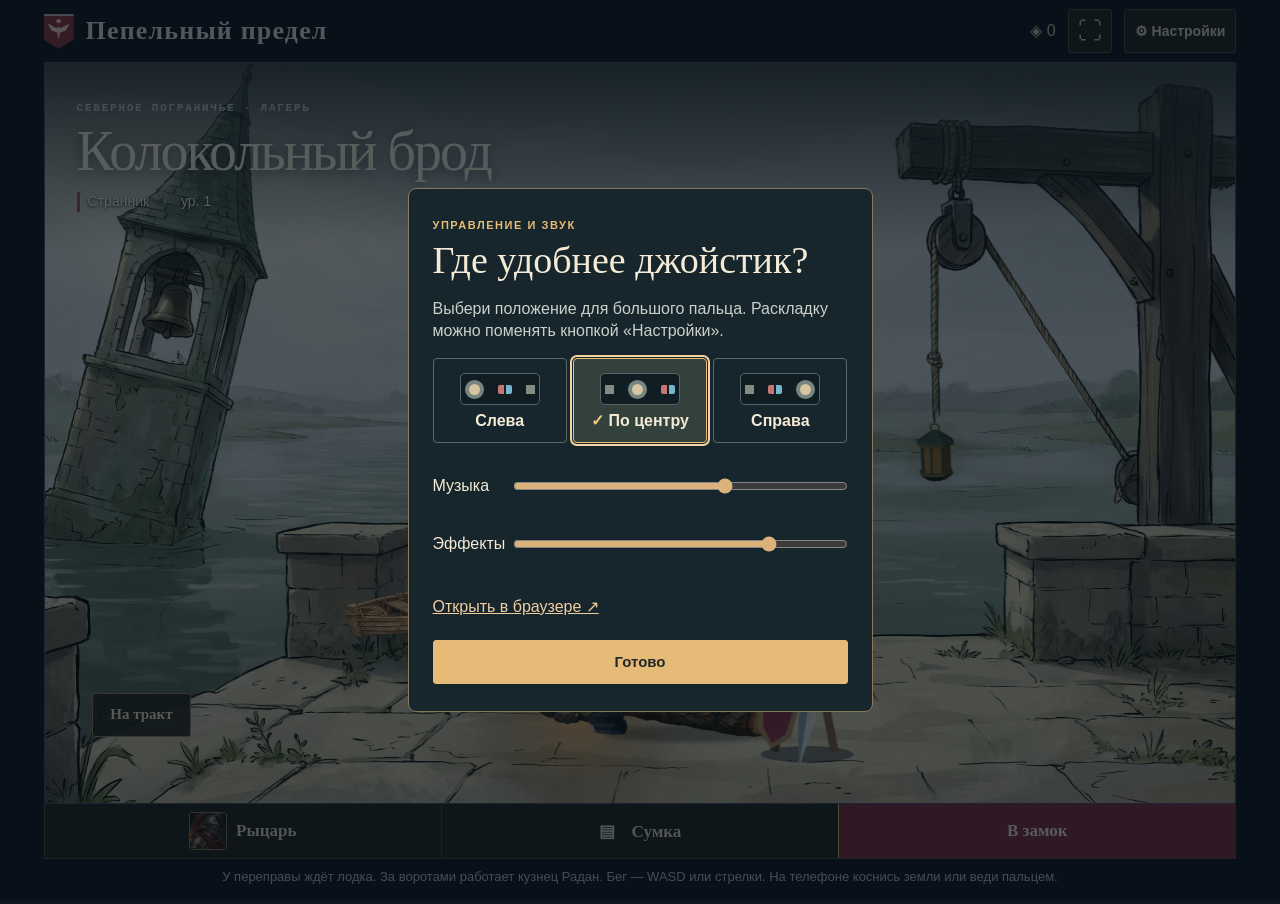
==== commit bde6292f: "Follow the knight through the roadside and combat rooms" ====
--- a/index.html
+++ b/index.html
@@ -1,3 +1,3 @@
 <!doctype html><html lang="ru"><head><meta charset="utf-8"><meta name="viewport" content="width=device-width,initial-scale=1,viewport-fit=cover"><meta name="theme-color" content="#101c22"><title>Пепельный предел · Переправа</title><link rel="icon" type="image/webp" href="knight-portrait.webp"><link rel="stylesheet" href="arena.css">
 <script>if(location.hash.includes("tgWebApp")){const s=document.createElement("script");s.src="https://telegram.org/js/telegram-web-app.js?65";s.onload=()=>{Telegram.WebApp.ready();Telegram.WebApp.expand();if(Telegram.WebApp.isVersionAtLeast("7.7"))Telegram.WebApp.disableVerticalSwipes();window.dispatchEvent(new Event("telegram-ready"))};document.head.append(s)}</script></head>
-<body><main><header><div class="sigil">♜</div><strong>Пепельный предел</strong><span id="gold"></span><button id="wide" title="На весь экран" aria-label="На весь экран">⛶</button><button id="settings" aria-haspopup="dialog" aria-controls="layoutDialog">⚙ Настройки</button></header><section id="field"><canvas aria-label="Игровая сцена" id="view"></canvas><div class="hud"><small id="area"></small><h1 id="title"></h1><span id="vitals"></span></div><div id="objective" hidden><img id="goalIcon" alt=""><div><strong id="goalName"></strong><span id="goalCount"></span><progress id="goalBar" aria-label="Выполнение задания"></progress></div></div><button id="portrait" aria-label="Осмотреть рыцаря"></button><button id="groundUse" hidden>Действие</button><button id="keep">Замок</button><button id="smith" hidden>Кузнец</button><button id="stairs" hidden>Казематы</button><button id="returnCamp" hidden>К лодке</button><canvas id="locationCard" role="status" aria-label="Название локации" hidden></canvas><button id="portal">Портал ↗</button><button id="pause" hidden aria-label="Приостановить бой">Ⅱ</button><div id="belt" hidden><button id="battleBag" aria-label="Открыть походную сумку">▤<span>Сумка</span></button><div id="flasks"><button id="healFlask" aria-label="Выпить фласку здоровья"><i></i><span></span></button><button id="manaFlask" aria-label="Выпить фласку маны"><i></i><span></span></button></div></div><button id="dash" aria-label="Рывок (пробел)" hidden>➤ Рывок</button><div id="stick" hidden aria-label="Джойстик движения"><i></i></div><div id="flash" role="status"></div></section><footer><button id="character"><img class="knight-icon" src="knight-portrait.webp" alt="">Рыцарь</button><button id="inventory">▤　Сумка</button><button id="venture">⚔　В поход</button></footer><p id="hint"></p><p id="saveError" role="status"></p></main><dialog id="sheet"><button id="close" aria-label="Закрыть">×</button><div id="inside"></div></dialog><dialog id="layoutDialog" aria-labelledby="layoutTitle"><form method="dialog"><small>Управление и звук</small><h2 id="layoutTitle">Где удобнее джойстик?</h2><p>Выбери положение для большого пальца. Раскладку можно поменять кнопкой «Настройки».</p><fieldset><legend>Положение джойстика</legend><label class="layoutChoice"><input type="radio" name="layout" value="left"><span class="scheme left" aria-hidden="true"><i></i><b></b><em></em></span><strong>Слева</strong></label><label class="layoutChoice"><input type="radio" name="layout" value="center"><span class="scheme center" aria-hidden="true"><i></i><b></b><em></em></span><strong>По центру</strong></label><label class="layoutChoice"><input type="radio" name="layout" value="right"><span class="scheme right" aria-hidden="true"><i></i><b></b><em></em></span><strong>Справа</strong></label></fieldset><div class="audioSettings"><label>Музыка<input id="musicLevel" type="range" min="0" max="100"></label><label>Эффекты<input id="effectsLevel" type="range" min="0" max="100"></label></div><a id="externalGame" target="_blank" rel="noopener noreferrer">Открыть в браузере ↗</a><button class="primary" type="submit">Готово</button></form></dialog><script src="sound.js"></script><script src="display.js"></script><script src="art.js"></script><script src="knight.js"></script><script src="refuge.js"></script><script src="missions.js"></script><script src="equipment.js"></script><script src="ward.js"></script><script src="sigils.js"></script><script src="journey.js"></script><script src="campaign.js"></script><script src="explore.js"></script><script src="arena.js"></script></body></html>
+<body><main><header><div class="sigil">♜</div><strong>Пепельный предел</strong><span id="gold"></span><button id="wide" title="На весь экран" aria-label="На весь экран">⛶</button><button id="settings" aria-haspopup="dialog" aria-controls="layoutDialog">⚙ Настройки</button></header><section id="field"><canvas aria-label="Игровая сцена" id="view"></canvas><div class="hud"><small id="area"></small><h1 id="title"></h1><span id="vitals"></span></div><div id="objective" hidden><img id="goalIcon" alt=""><div><strong id="goalName"></strong><span id="goalCount"></span><progress id="goalBar" aria-label="Выполнение задания"></progress></div></div><button id="portrait" aria-label="Осмотреть рыцаря"></button><button id="groundUse" hidden>Действие</button><button id="roadEntry" hidden>На тракт</button><button id="keep">Замок</button><button id="smith" hidden>Кузнец</button><button id="stairs" hidden>Казематы</button><button id="returnCamp" hidden>К лодке</button><canvas id="locationCard" role="status" aria-label="Название локации" hidden></canvas><button id="portal">Портал ↗</button><button id="pause" hidden aria-label="Приостановить бой">Ⅱ</button><div id="belt" hidden><button id="battleBag" aria-label="Открыть походную сумку">▤<span>Сумка</span></button><div id="flasks"><button id="healFlask" aria-label="Выпить фласку здоровья"><i></i><span></span></button><button id="manaFlask" aria-label="Выпить фласку маны"><i></i><span></span></button></div></div><button id="dash" aria-label="Рывок (пробел)" hidden>➤ Рывок</button><div id="stick" hidden aria-label="Джойстик движения"><i></i></div><div id="flash" role="status"></div></section><footer><button id="character"><img class="knight-icon" src="knight-portrait.webp" alt="">Рыцарь</button><button id="inventory">▤　Сумка</button><button id="venture">⚔　В поход</button></footer><p id="hint"></p><p id="saveError" role="status"></p></main><dialog id="sheet"><button id="close" aria-label="Закрыть">×</button><div id="inside"></div></dialog><dialog id="layoutDialog" aria-labelledby="layoutTitle"><form method="dialog"><small>Управление и звук</small><h2 id="layoutTitle">Где удобнее джойстик?</h2><p>Выбери положение для большого пальца. Раскладку можно поменять кнопкой «Настройки».</p><fieldset><legend>Положение джойстика</legend><label class="layoutChoice"><input type="radio" name="layout" value="left"><span class="scheme left" aria-hidden="true"><i></i><b></b><em></em></span><strong>Слева</strong></label><label class="layoutChoice"><input type="radio" name="layout" value="center"><span class="scheme center" aria-hidden="true"><i></i><b></b><em></em></span><strong>По центру</strong></label><label class="layoutChoice"><input type="radio" name="layout" value="right"><span class="scheme right" aria-hidden="true"><i></i><b></b><em></em></span><strong>Справа</strong></label></fieldset><div class="audioSettings"><label>Музыка<input id="musicLevel" type="range" min="0" max="100"></label><label>Эффекты<input id="effectsLevel" type="range" min="0" max="100"></label></div><a id="externalGame" target="_blank" rel="noopener noreferrer">Открыть в браузере ↗</a><button class="primary" type="submit">Готово</button></form></dialog><script src="sound.js"></script><script src="display.js"></script><script src="art.js"></script><script src="knight.js"></script><script src="refuge.js"></script><script src="missions.js"></script><script src="equipment.js"></script><script src="ward.js"></script><script src="sigils.js"></script><script src="journey.js"></script><script src="campaign.js"></script><script src="explore.js"></script><script src="roadside.js"></script><script src="arena.js"></script></body></html>
--- a/arena.css
+++ b/arena.css
@@ -120,3 +120,4 @@
 
 .exploring #portrait{pointer-events:none}
 .audioSettings{display:grid;gap:4px;margin:8px 0 12px}.audioSettings label{display:grid;grid-template-columns:5em 1fr;align-items:center;min-height:36px}.audioSettings input{width:100%;accent-color:#dbb27b}#layoutDialog{max-height:92dvh;overflow:auto}
+#roadEntry{position:absolute;left:4%;bottom:9%;z-index:2;color:#fff0cd;background:#292821eb;border:1px solid #9e8962;font:600 15px Georgia;padding:9px 17px}#field:has(#roadEntry[hidden]):has(#stick:not([hidden])) #groundUse{bottom:24%}
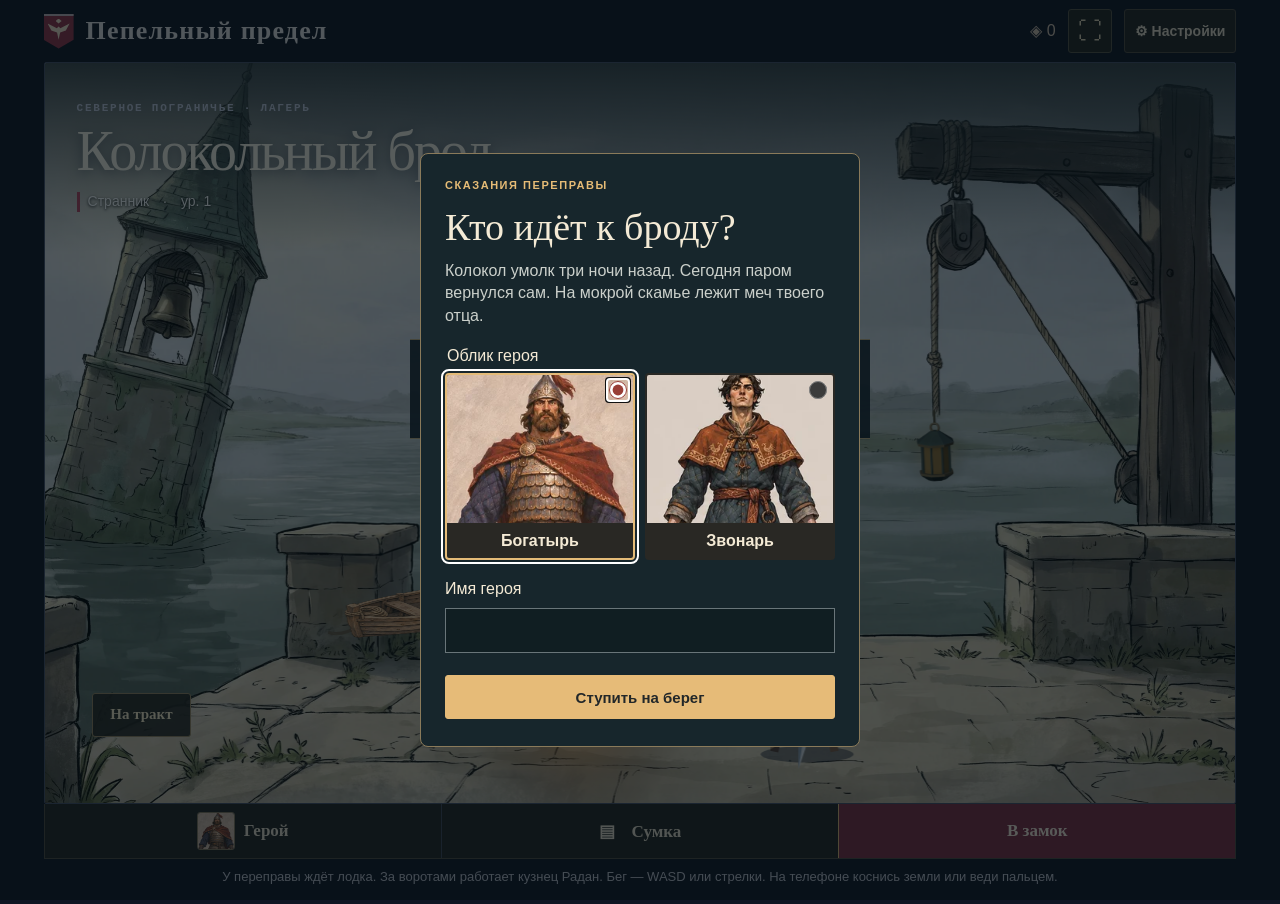
==== commit c54d2eaf: "Create a named hero before reaching the ferry" ====
--- a/index.html
+++ b/index.html
@@ -1,3 +1,3 @@
 <!doctype html><html lang="ru"><head><meta charset="utf-8"><meta name="viewport" content="width=device-width,initial-scale=1,viewport-fit=cover"><meta name="theme-color" content="#101c22"><title>Пепельный предел · Переправа</title><link rel="icon" type="image/webp" href="knight-portrait.webp"><link rel="stylesheet" href="arena.css">
 <script>if(location.hash.includes("tgWebApp")){const s=document.createElement("script");s.src="https://telegram.org/js/telegram-web-app.js?65";s.onload=()=>{Telegram.WebApp.ready();Telegram.WebApp.expand();if(Telegram.WebApp.isVersionAtLeast("7.7"))Telegram.WebApp.disableVerticalSwipes();window.dispatchEvent(new Event("telegram-ready"))};document.head.append(s)}</script></head>
-<body><main><header><div class="sigil">♜</div><strong>Пепельный предел</strong><span id="gold"></span><button id="wide" title="На весь экран" aria-label="На весь экран">⛶</button><button id="settings" aria-haspopup="dialog" aria-controls="layoutDialog">⚙ Настройки</button></header><section id="field"><canvas aria-label="Игровая сцена" id="view"></canvas><div class="hud"><small id="area"></small><h1 id="title"></h1><span id="vitals"></span></div><div id="objective" hidden><img id="goalIcon" alt=""><div><strong id="goalName"></strong><span id="goalCount"></span><progress id="goalBar" aria-label="Выполнение задания"></progress></div></div><button id="portrait" aria-label="Осмотреть рыцаря"></button><button id="groundUse" hidden>Действие</button><button id="roadEntry" hidden>На тракт</button><button id="keep">Замок</button><button id="smith" hidden>Кузнец</button><button id="stairs" hidden>Казематы</button><button id="returnCamp" hidden>К лодке</button><canvas id="locationCard" role="status" aria-label="Название локации" hidden></canvas><button id="portal">Портал ↗</button><button id="pause" hidden aria-label="Приостановить бой">Ⅱ</button><div id="belt" hidden><button id="battleBag" aria-label="Открыть походную сумку">▤<span>Сумка</span></button><div id="flasks"><button id="healFlask" aria-label="Выпить фласку здоровья"><i></i><span></span></button><button id="manaFlask" aria-label="Выпить фласку маны"><i></i><span></span></button></div></div><button id="dash" aria-label="Рывок (пробел)" hidden>➤ Рывок</button><div id="stick" hidden aria-label="Джойстик движения"><i></i></div><div id="flash" role="status"></div></section><footer><button id="character"><img class="knight-icon" src="knight-portrait.webp" alt="">Рыцарь</button><button id="inventory">▤　Сумка</button><button id="venture">⚔　В поход</button></footer><p id="hint"></p><p id="saveError" role="status"></p></main><dialog id="sheet"><button id="close" aria-label="Закрыть">×</button><div id="inside"></div></dialog><dialog id="layoutDialog" aria-labelledby="layoutTitle"><form method="dialog"><small>Управление и звук</small><h2 id="layoutTitle">Где удобнее джойстик?</h2><p>Выбери положение для большого пальца. Раскладку можно поменять кнопкой «Настройки».</p><fieldset><legend>Положение джойстика</legend><label class="layoutChoice"><input type="radio" name="layout" value="left"><span class="scheme left" aria-hidden="true"><i></i><b></b><em></em></span><strong>Слева</strong></label><label class="layoutChoice"><input type="radio" name="layout" value="center"><span class="scheme center" aria-hidden="true"><i></i><b></b><em></em></span><strong>По центру</strong></label><label class="layoutChoice"><input type="radio" name="layout" value="right"><span class="scheme right" aria-hidden="true"><i></i><b></b><em></em></span><strong>Справа</strong></label></fieldset><div class="audioSettings"><label>Музыка<input id="musicLevel" type="range" min="0" max="100"></label><label>Эффекты<input id="effectsLevel" type="range" min="0" max="100"></label></div><a id="externalGame" target="_blank" rel="noopener noreferrer">Открыть в браузере ↗</a><button class="primary" type="submit">Готово</button></form></dialog><script src="sound.js"></script><script src="display.js"></script><script src="art.js"></script><script src="knight.js"></script><script src="refuge.js"></script><script src="missions.js"></script><script src="equipment.js"></script><script src="ward.js"></script><script src="sigils.js"></script><script src="journey.js"></script><script src="campaign.js"></script><script src="explore.js"></script><script src="roadside.js"></script><script src="arena.js"></script></body></html>
+<body><main><header><div class="sigil">♜</div><strong>Пепельный предел</strong><span id="gold"></span><button id="wide" title="На весь экран" aria-label="На весь экран">⛶</button><button id="settings" aria-haspopup="dialog" aria-controls="layoutDialog">⚙ Настройки</button></header><section id="field"><canvas aria-label="Игровая сцена" id="view"></canvas><div class="hud"><small id="area"></small><h1 id="title"></h1><span id="vitals"></span></div><div id="objective" hidden><img id="goalIcon" alt=""><div><strong id="goalName"></strong><span id="goalCount"></span><progress id="goalBar" aria-label="Выполнение задания"></progress></div></div><button id="portrait" aria-label="Осмотреть героя"></button><button id="groundUse" hidden>Действие</button><button id="roadEntry" hidden>На тракт</button><button id="keep">Замок</button><button id="smith" hidden>Кузнец</button><button id="stairs" hidden>Казематы</button><button id="returnCamp" hidden>К лодке</button><canvas id="locationCard" role="status" aria-label="Название локации" hidden></canvas><button id="portal">Портал ↗</button><button id="pause" hidden aria-label="Приостановить бой">Ⅱ</button><div id="belt" hidden><button id="battleBag" aria-label="Открыть походную сумку">▤<span>Сумка</span></button><div id="flasks"><button id="healFlask" aria-label="Выпить фласку здоровья"><i></i><span></span></button><button id="manaFlask" aria-label="Выпить фласку маны"><i></i><span></span></button></div></div><button id="dash" aria-label="Рывок (пробел)" hidden>➤ Рывок</button><div id="stick" hidden aria-label="Джойстик движения"><i></i></div><div id="flash" role="status"></div></section><footer><button id="character"><img class="knight-icon" src="bogatyr.webp" alt="">Герой</button><button id="inventory">▤　Сумка</button><button id="venture">⚔　В поход</button></footer><p id="hint"></p><p id="saveError" role="status"></p></main><dialog id="sheet"><button id="close" aria-label="Закрыть">×</button><div id="inside"></div></dialog><dialog id="layoutDialog" aria-labelledby="layoutTitle"><form method="dialog"><small>Управление и звук</small><h2 id="layoutTitle">Где удобнее джойстик?</h2><p>Выбери положение для большого пальца. Раскладку можно поменять кнопкой «Настройки».</p><fieldset><legend>Положение джойстика</legend><label class="layoutChoice"><input type="radio" name="layout" value="left"><span class="scheme left" aria-hidden="true"><i></i><b></b><em></em></span><strong>Слева</strong></label><label class="layoutChoice"><input type="radio" name="layout" value="center"><span class="scheme center" aria-hidden="true"><i></i><b></b><em></em></span><strong>По центру</strong></label><label class="layoutChoice"><input type="radio" name="layout" value="right"><span class="scheme right" aria-hidden="true"><i></i><b></b><em></em></span><strong>Справа</strong></label></fieldset><div class="audioSettings"><label>Музыка<input id="musicLevel" type="range" min="0" max="100"></label><label>Эффекты<input id="effectsLevel" type="range" min="0" max="100"></label></div><a id="externalGame" target="_blank" rel="noopener noreferrer">Открыть в браузере ↗</a><button class="primary" type="submit">Готово</button></form></dialog><script src="sound.js"></script><script src="display.js"></script><script src="art.js"></script><script src="knight.js"></script><script src="refuge.js"></script><script src="missions.js"></script><script src="equipment.js"></script><script src="ward.js"></script><script src="sigils.js"></script><script src="journey.js"></script><script src="campaign.js"></script><script src="explore.js"></script><script src="roadside.js"></script><script src="arena.js"></script></body></html>
--- a/arena.css
+++ b/arena.css
@@ -121,3 +121,5 @@
 .exploring #portrait{pointer-events:none}
 .audioSettings{display:grid;gap:4px;margin:8px 0 12px}.audioSettings label{display:grid;grid-template-columns:5em 1fr;align-items:center;min-height:36px}.audioSettings input{width:100%;accent-color:#dbb27b}#layoutDialog{max-height:92dvh;overflow:auto}
 #roadEntry{position:absolute;left:4%;bottom:9%;z-index:2;color:#fff0cd;background:#292821eb;border:1px solid #9e8962;font:600 15px Georgia;padding:9px 17px}#field:has(#roadEntry[hidden]):has(#stick:not([hidden])) #groundUse{bottom:24%}
+@media(min-width:850px) and (min-height:481px){main:has(.fighting){width:min(96vw,calc(148dvh - 120px));max-width:2000px}#field.fighting{height:calc(100dvh - 104px);max-height:1280px}}
+#createHero{display:grid;gap:.7rem}#createHero h2,#createHero p{margin:0}.origins{display:grid;grid-template-columns:repeat(2,minmax(0,1fr));gap:.65rem;padding:0;border:0;margin:.4rem 0}.origins legend{margin-bottom:.4rem}.origins label{position:relative;display:grid!important;cursor:pointer;overflow:hidden;background:#292824;border:2px solid transparent;border-radius:4px}.origins label:has(:checked){border-color:#e4bb78}.origins label:focus-within{outline:2px solid white;outline-offset:2px}.origins img{width:100%;height:clamp(74px,17dvh,148px);object-fit:cover;object-position:50% 22%}.origins input[type=radio]{position:absolute;top:6px;right:6px;width:18px;height:18px;margin:0;accent-color:#983e36}.origins strong{padding:.4rem;text-align:center}
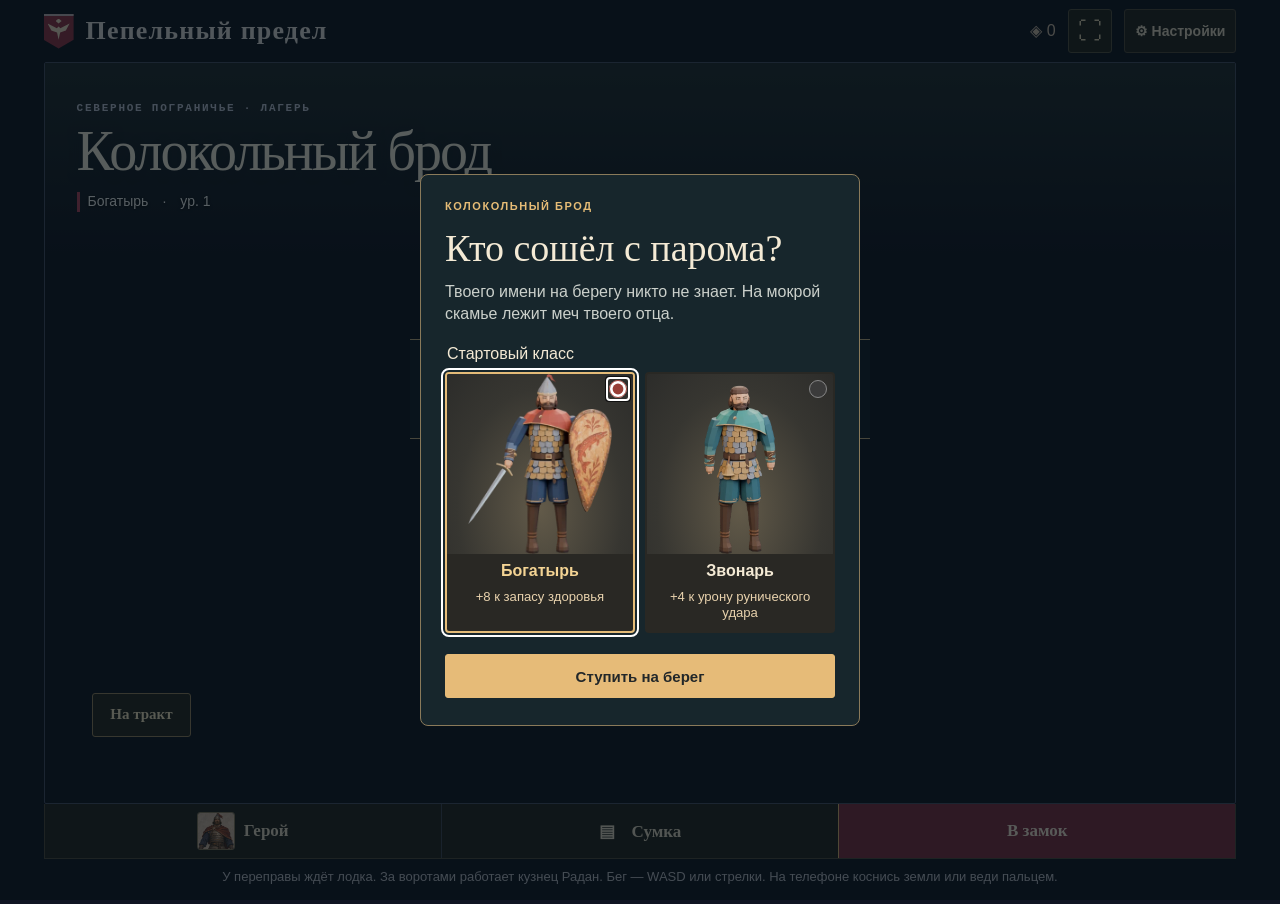
==== commit 26c69252: "Animate the Blender champion in camp and combat and choose a starting class" ====
--- a/index.html
+++ b/index.html
@@ -1,3 +1,3 @@
 <!doctype html><html lang="ru"><head><meta charset="utf-8"><meta name="viewport" content="width=device-width,initial-scale=1,viewport-fit=cover"><meta name="theme-color" content="#101c22"><title>Пепельный предел · Переправа</title><link rel="icon" type="image/webp" href="knight-portrait.webp"><link rel="stylesheet" href="arena.css">
 <script>if(location.hash.includes("tgWebApp")){const s=document.createElement("script");s.src="https://telegram.org/js/telegram-web-app.js?65";s.onload=()=>{Telegram.WebApp.ready();Telegram.WebApp.expand();if(Telegram.WebApp.isVersionAtLeast("7.7"))Telegram.WebApp.disableVerticalSwipes();window.dispatchEvent(new Event("telegram-ready"))};document.head.append(s)}</script></head>
-<body><main><header><div class="sigil">♜</div><strong>Пепельный предел</strong><span id="gold"></span><button id="wide" title="На весь экран" aria-label="На весь экран">⛶</button><button id="settings" aria-haspopup="dialog" aria-controls="layoutDialog">⚙ Настройки</button></header><section id="field"><canvas aria-label="Игровая сцена" id="view"></canvas><div class="hud"><small id="area"></small><h1 id="title"></h1><span id="vitals"></span></div><div id="objective" hidden><img id="goalIcon" alt=""><div><strong id="goalName"></strong><span id="goalCount"></span><progress id="goalBar" aria-label="Выполнение задания"></progress></div></div><button id="portrait" aria-label="Осмотреть героя"></button><button id="groundUse" hidden>Действие</button><button id="roadEntry" hidden>На тракт</button><button id="keep">Замок</button><button id="smith" hidden>Кузнец</button><button id="stairs" hidden>Казематы</button><button id="returnCamp" hidden>К лодке</button><canvas id="locationCard" role="status" aria-label="Название локации" hidden></canvas><button id="portal">Портал ↗</button><button id="pause" hidden aria-label="Приостановить бой">Ⅱ</button><div id="belt" hidden><button id="battleBag" aria-label="Открыть походную сумку">▤<span>Сумка</span></button><div id="flasks"><button id="healFlask" aria-label="Выпить фласку здоровья"><i></i><span></span></button><button id="manaFlask" aria-label="Выпить фласку маны"><i></i><span></span></button></div></div><button id="dash" aria-label="Рывок (пробел)" hidden>➤ Рывок</button><div id="stick" hidden aria-label="Джойстик движения"><i></i></div><div id="flash" role="status"></div></section><footer><button id="character"><img class="knight-icon" src="bogatyr.webp" alt="">Герой</button><button id="inventory">▤　Сумка</button><button id="venture">⚔　В поход</button></footer><p id="hint"></p><p id="saveError" role="status"></p></main><dialog id="sheet"><button id="close" aria-label="Закрыть">×</button><div id="inside"></div></dialog><dialog id="layoutDialog" aria-labelledby="layoutTitle"><form method="dialog"><small>Управление и звук</small><h2 id="layoutTitle">Где удобнее джойстик?</h2><p>Выбери положение для большого пальца. Раскладку можно поменять кнопкой «Настройки».</p><fieldset><legend>Положение джойстика</legend><label class="layoutChoice"><input type="radio" name="layout" value="left"><span class="scheme left" aria-hidden="true"><i></i><b></b><em></em></span><strong>Слева</strong></label><label class="layoutChoice"><input type="radio" name="layout" value="center"><span class="scheme center" aria-hidden="true"><i></i><b></b><em></em></span><strong>По центру</strong></label><label class="layoutChoice"><input type="radio" name="layout" value="right"><span class="scheme right" aria-hidden="true"><i></i><b></b><em></em></span><strong>Справа</strong></label></fieldset><div class="audioSettings"><label>Музыка<input id="musicLevel" type="range" min="0" max="100"></label><label>Эффекты<input id="effectsLevel" type="range" min="0" max="100"></label></div><a id="externalGame" target="_blank" rel="noopener noreferrer">Открыть в браузере ↗</a><button class="primary" type="submit">Готово</button></form></dialog><script src="sound.js"></script><script src="display.js"></script><script src="art.js"></script><script src="knight.js"></script><script src="refuge.js"></script><script src="missions.js"></script><script src="equipment.js"></script><script src="ward.js"></script><script src="sigils.js"></script><script src="journey.js"></script><script src="campaign.js"></script><script src="explore.js"></script><script src="roadside.js"></script><script src="arena.js"></script></body></html>
+<body><main><header><div class="sigil">♜</div><strong>Пепельный предел</strong><span id="gold"></span><button id="wide" title="На весь экран" aria-label="На весь экран">⛶</button><button id="settings" aria-haspopup="dialog" aria-controls="layoutDialog">⚙ Настройки</button></header><section id="field"><canvas aria-label="Игровая сцена" id="view"></canvas><div class="hud"><small id="area"></small><h1 id="title"></h1><span id="vitals"></span></div><div id="objective" hidden><img id="goalIcon" alt=""><div><strong id="goalName"></strong><span id="goalCount"></span><progress id="goalBar" aria-label="Выполнение задания"></progress></div></div><button id="portrait" aria-label="Осмотреть героя"></button><button id="groundUse" hidden>Действие</button><button id="roadEntry" hidden>На тракт</button><button id="keep">Замок</button><button id="smith" hidden>Кузнец</button><button id="stairs" hidden>Казематы</button><button id="returnCamp" hidden>К лодке</button><canvas id="locationCard" role="status" aria-label="Название локации" hidden></canvas><button id="portal">Портал ↗</button><button id="pause" hidden aria-label="Приостановить бой">Ⅱ</button><div id="belt" hidden><button id="battleBag" aria-label="Открыть походную сумку">▤<span>Сумка</span></button><div id="flasks"><button id="healFlask" aria-label="Выпить фласку здоровья"><i></i><span></span></button><button id="manaFlask" aria-label="Выпить фласку маны"><i></i><span></span></button></div></div><button id="dash" aria-label="Рывок (пробел)" hidden>➤ Рывок</button><div id="stick" hidden aria-label="Джойстик движения"><i></i></div><div id="flash" role="status"></div></section><footer><button id="character"><img class="knight-icon" src="bogatyr.webp" alt="">Герой</button><button id="inventory">▤　Сумка</button><button id="venture">⚔　В поход</button></footer><p id="hint"></p><p id="saveError" role="status"></p></main><dialog id="sheet"><button id="close" aria-label="Закрыть">×</button><div id="inside"></div></dialog><dialog id="layoutDialog" aria-labelledby="layoutTitle"><form method="dialog"><small>Управление и звук</small><h2 id="layoutTitle">Где удобнее джойстик?</h2><p>Выбери положение для большого пальца. Раскладку можно поменять кнопкой «Настройки».</p><fieldset><legend>Положение джойстика</legend><label class="layoutChoice"><input type="radio" name="layout" value="left"><span class="scheme left" aria-hidden="true"><i></i><b></b><em></em></span><strong>Слева</strong></label><label class="layoutChoice"><input type="radio" name="layout" value="center"><span class="scheme center" aria-hidden="true"><i></i><b></b><em></em></span><strong>По центру</strong></label><label class="layoutChoice"><input type="radio" name="layout" value="right"><span class="scheme right" aria-hidden="true"><i></i><b></b><em></em></span><strong>Справа</strong></label></fieldset><div class="audioSettings"><label>Музыка<input id="musicLevel" type="range" min="0" max="100"></label><label>Эффекты<input id="effectsLevel" type="range" min="0" max="100"></label></div><a id="externalGame" target="_blank" rel="noopener noreferrer">Открыть в браузере ↗</a><button class="primary" type="submit">Готово</button></form></dialog><script src="sound.js"></script><script src="display.js"></script><script src="art.js"></script><script src="actor.js"></script><script src="knight.js"></script><script src="refuge.js"></script><script src="missions.js"></script><script src="equipment.js"></script><script src="ward.js"></script><script src="sigils.js"></script><script src="journey.js"></script><script src="campaign.js"></script><script src="explore.js"></script><script src="roadside.js"></script><script src="arena.js"></script></body></html>
--- a/arena.css
+++ b/arena.css
@@ -123,3 +123,7 @@
 #roadEntry{position:absolute;left:4%;bottom:9%;z-index:2;color:#fff0cd;background:#292821eb;border:1px solid #9e8962;font:600 15px Georgia;padding:9px 17px}#field:has(#roadEntry[hidden]):has(#stick:not([hidden])) #groundUse{bottom:24%}
 @media(min-width:850px) and (min-height:481px){main:has(.fighting){width:min(96vw,calc(148dvh - 120px));max-width:2000px}#field.fighting{height:calc(100dvh - 104px);max-height:1280px}}
 #createHero{display:grid;gap:.7rem}#createHero h2,#createHero p{margin:0}.origins{display:grid;grid-template-columns:repeat(2,minmax(0,1fr));gap:.65rem;padding:0;border:0;margin:.4rem 0}.origins legend{margin-bottom:.4rem}.origins label{position:relative;display:grid!important;cursor:pointer;overflow:hidden;background:#292824;border:2px solid transparent;border-radius:4px}.origins label:has(:checked){border-color:#e4bb78}.origins label:focus-within{outline:2px solid white;outline-offset:2px}.origins img{width:100%;height:clamp(74px,17dvh,148px);object-fit:cover;object-position:50% 22%}.origins input[type=radio]{position:absolute;top:6px;right:6px;width:18px;height:18px;margin:0;accent-color:#983e36}.origins strong{padding:.4rem;text-align:center}
+
+.origins label{grid-template-rows:auto auto 1fr;align-content:start}.origins label span{padding:0 .5rem .6rem;text-align:center;font-size:.82rem;color:#e8d2ad;line-height:1.25}
+
+#createHero .origins img{height:clamp(100px,21dvh,180px);object-fit:contain;object-position:center bottom;background:radial-gradient(ellipse at 50% 75%,#625a49,#373631 63%,#2c2c2a)}.origins label:has(:checked) strong{color:#f4d494}
